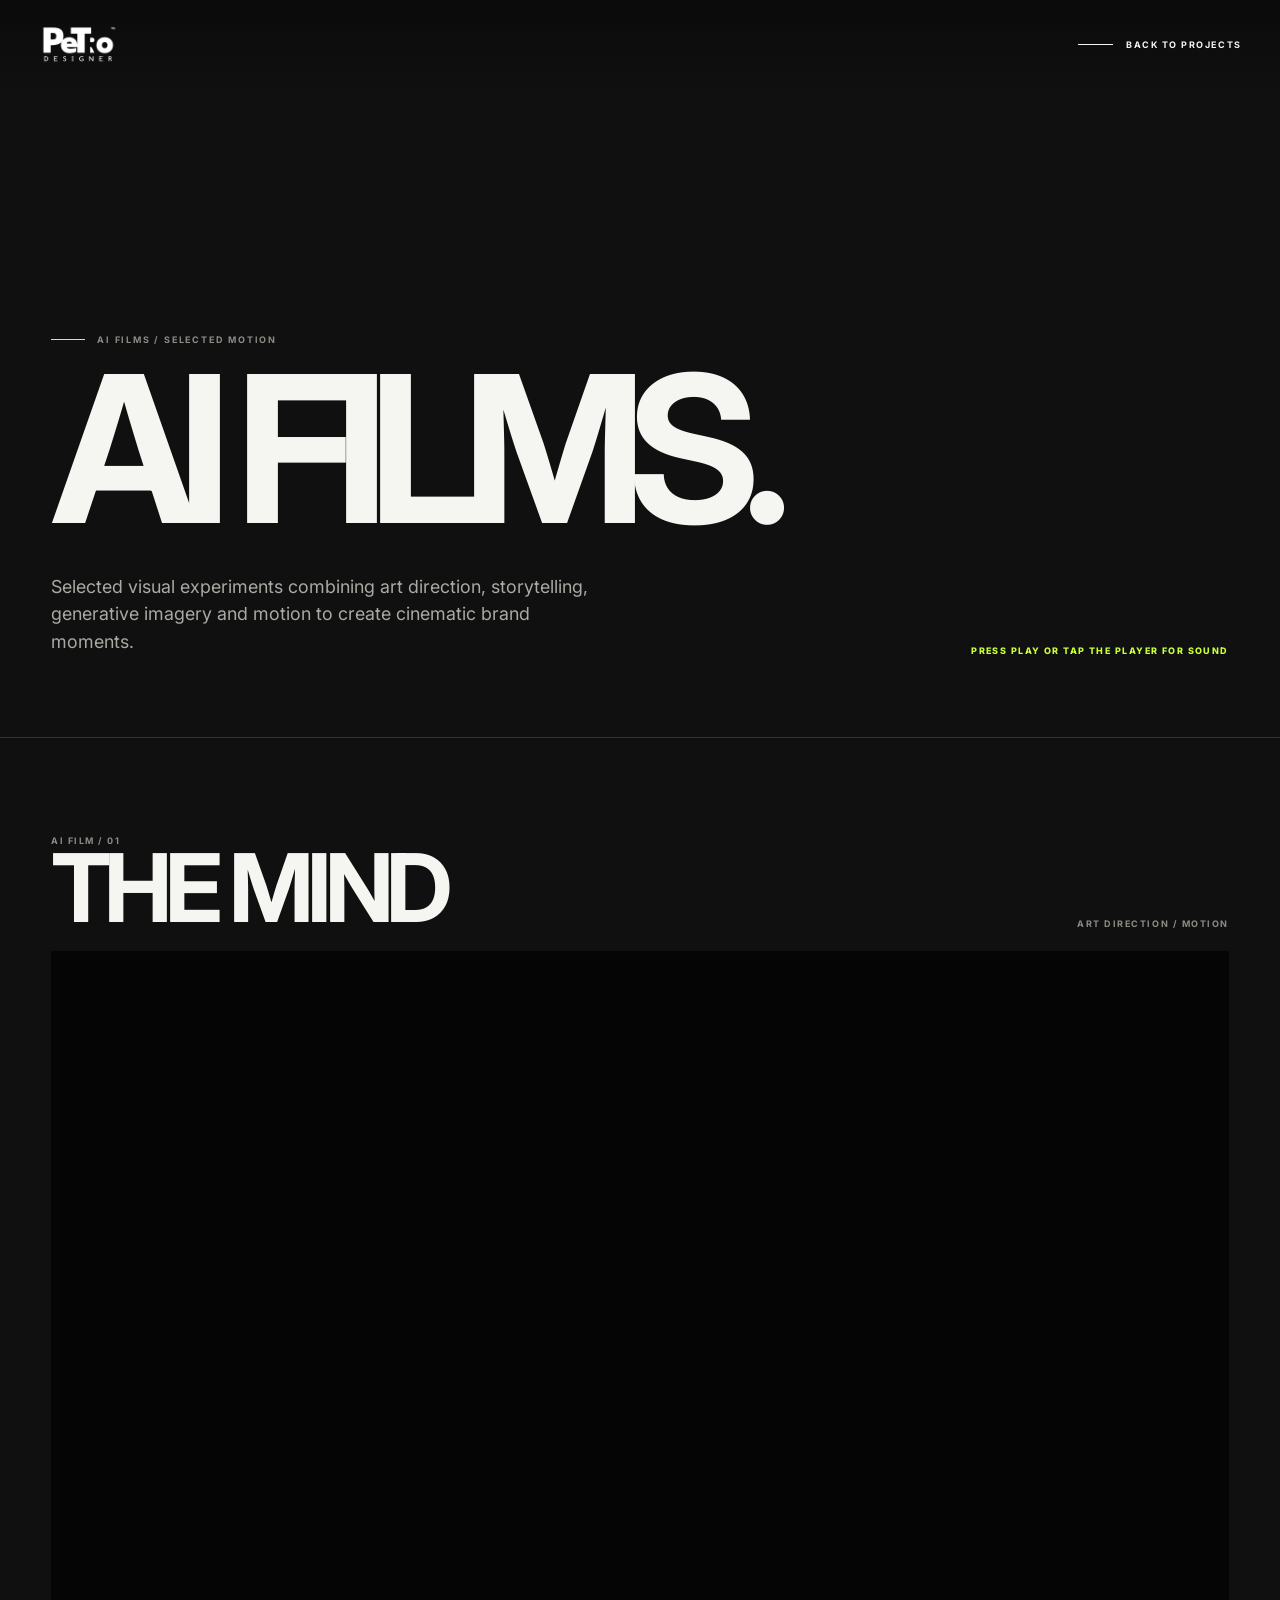
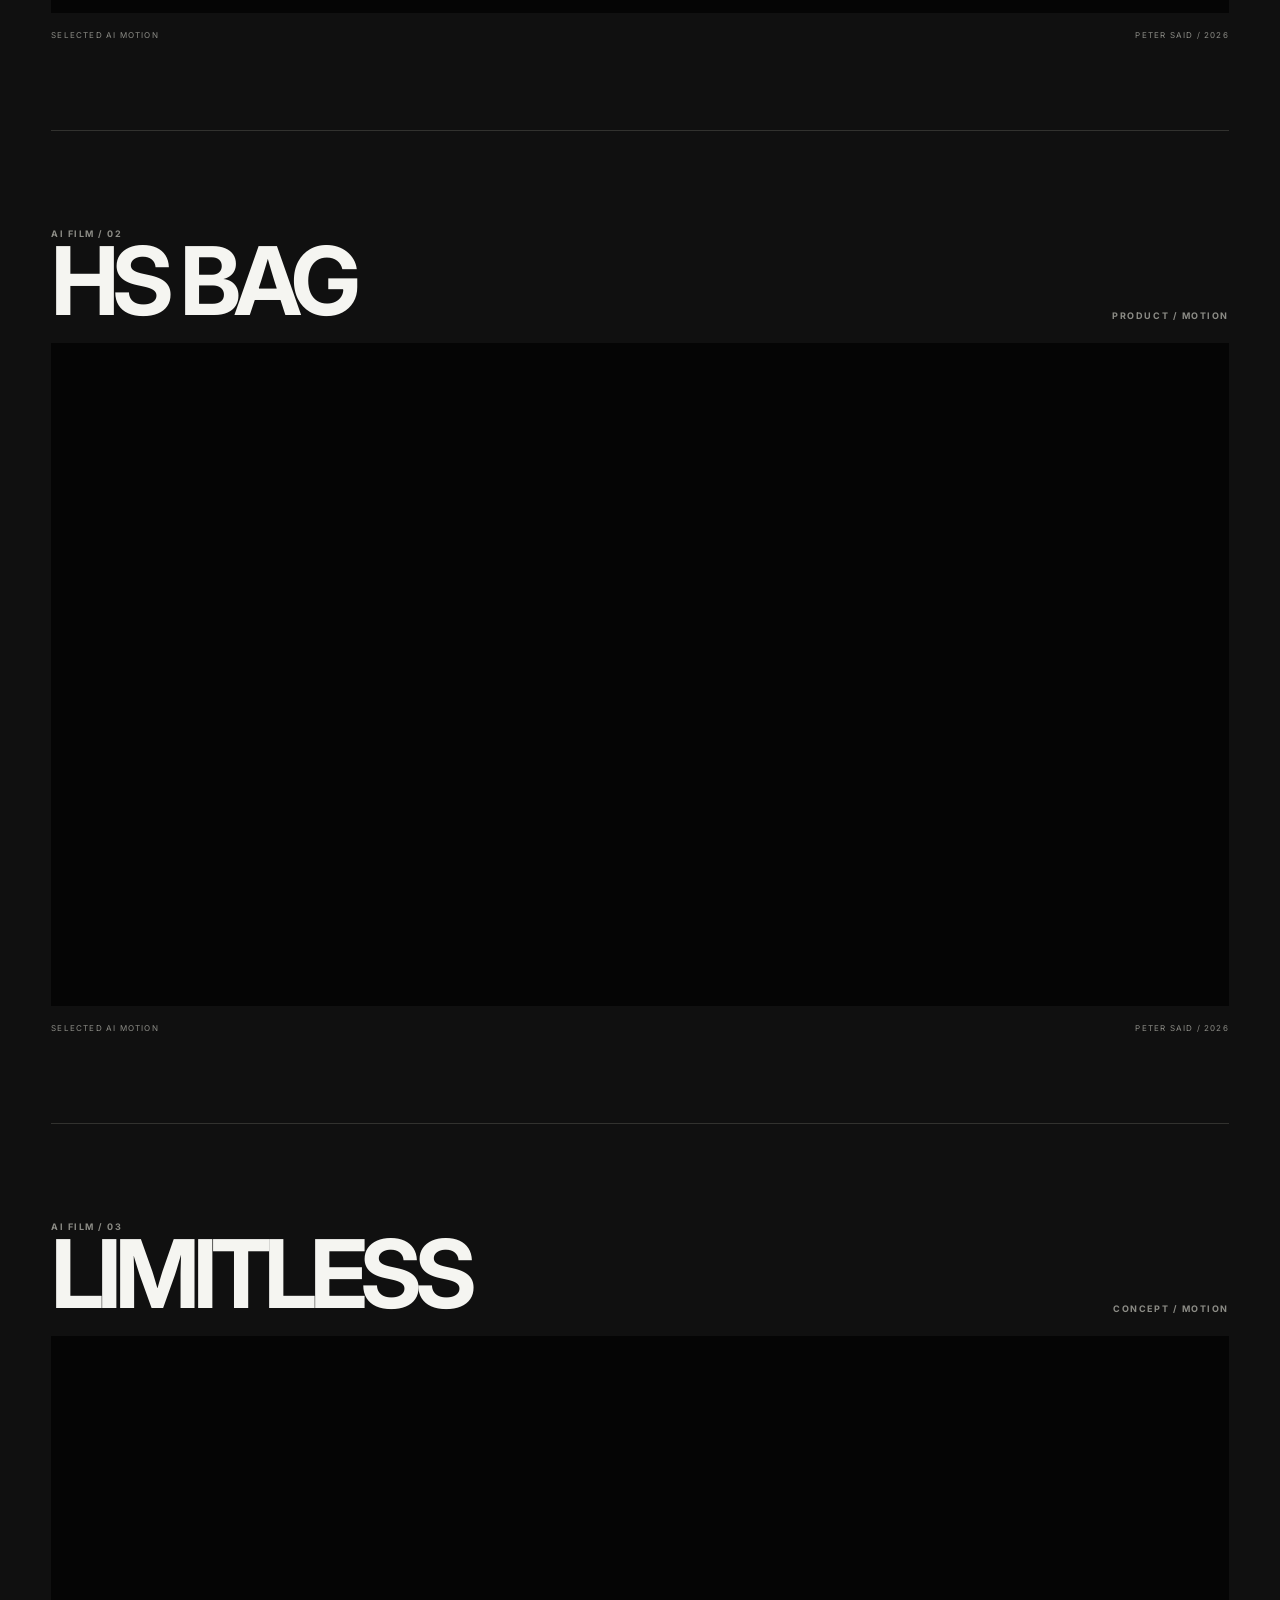
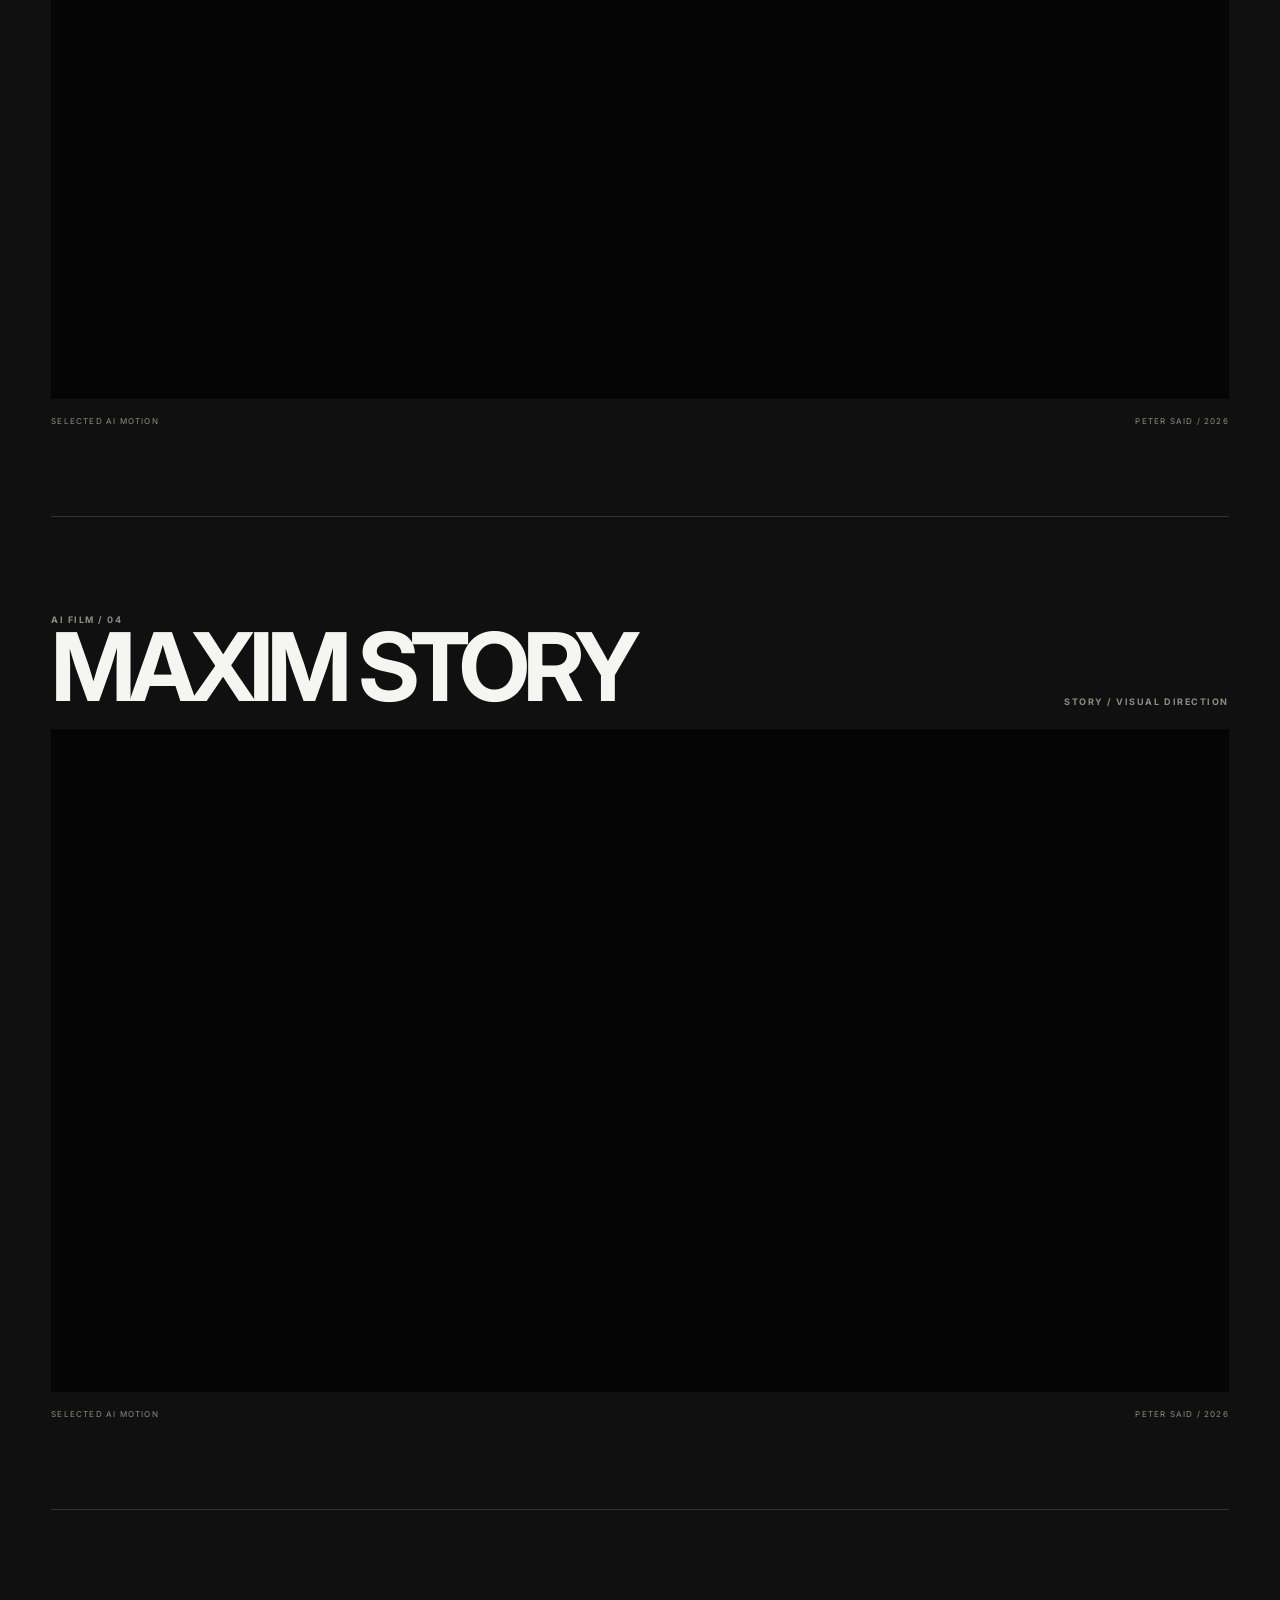
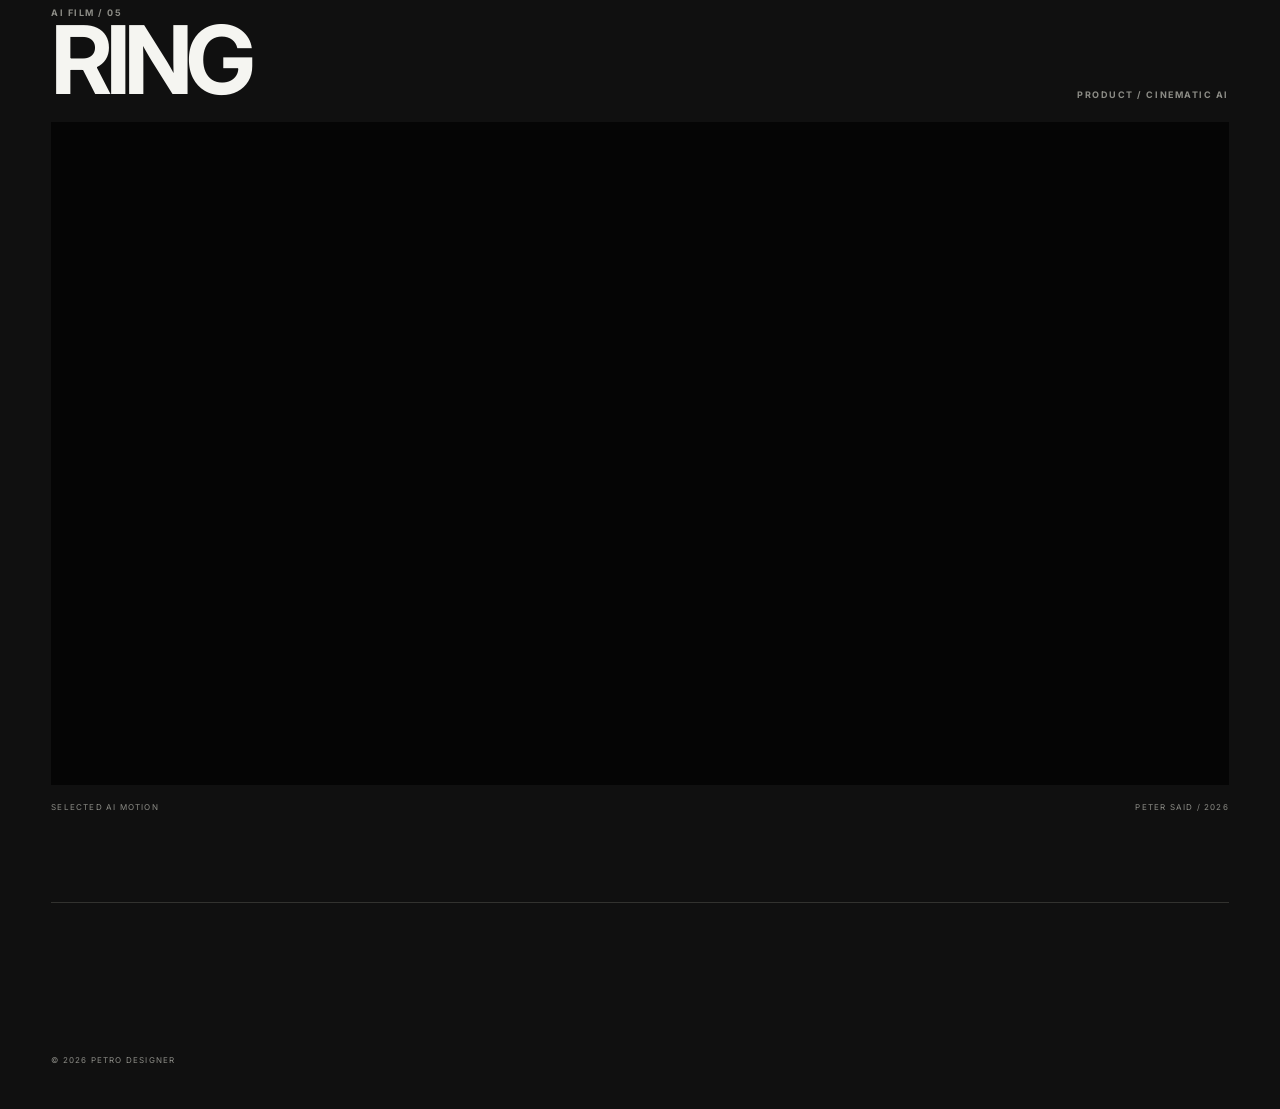
==== ai-videos.html @ b11c9e9f "Update portfolio website" ====
<!doctype html>
<html lang="en">
<head>
  <meta charset="utf-8">
  <meta name="viewport" content="width=device-width,initial-scale=1">
  <meta name="description" content="Selected AI films and motion work by Peter Said, Art Director.">
  <meta name="theme-color" content="#101010">
  <title>AI Films — Peter Said</title>
  <link rel="stylesheet" href="app/content-v3.css">
</head>
<body>
  <div class="contentLoader" aria-label="Loading AI films"><i></i></div>
  <div class="contentWipe" aria-hidden="true"></div>

  <header class="innerHeader">
    <a class="innerLogo" href="index.html" data-page-link aria-label="Peter Said home"><img src="my%20logo.png" alt="PetRo Designer"></a>
    <div class="pageSocials" aria-label="Social media">
      <a href="https://www.behance.net/petersaid200" target="_blank" rel="noopener" aria-label="Behance"><img src="https://cdn.simpleicons.org/behance/ffffff" alt=""></a>
      <a href="https://instagram.com/petrodesigner" target="_blank" rel="noopener" aria-label="Instagram"><img src="https://cdn.simpleicons.org/instagram/ffffff" alt=""></a>
      <a href="https://facebook.com/PeterBsaid" target="_blank" rel="noopener" aria-label="Facebook"><img src="https://cdn.simpleicons.org/facebook/ffffff" alt=""></a>
    </div>
    <a class="backHome" href="index.html" data-page-link>BACK TO PROJECTS</a>
  </header>

  <main>
    <section class="filmsHero">
      <div class="eyebrow">AI FILMS / SELECTED MOTION</div>
      <h1>AI FILMS.</h1>
      <div class="filmsHeroBottom">
        <p>Selected visual experiments combining art direction, storytelling, generative imagery and motion to create cinematic brand moments.</p>
        <span class="soundNote">PRESS PLAY OR TAP THE PLAYER FOR SOUND</span>
      </div>
    </section>

    <section class="filmList" aria-label="Selected AI videos">
      <article class="filmCard">
        <div class="filmMeta"><div><small>AI FILM / 01</small><h2>THE MIND</h2></div><small>ART DIRECTION / MOTION</small></div>
        <div class="videoShell"><iframe src="https://drive.google.com/file/d/1bvTD02BzVUriyo4oRzS6mlqW17pTSVr0/preview?autoplay=1" title="The Mind AI film" allow="autoplay; fullscreen" allowfullscreen loading="eager"></iframe></div>
        <div class="filmCaption"><span>SELECTED AI MOTION</span><span>PETER SAID / 2026</span></div>
      </article>

      <article class="filmCard">
        <div class="filmMeta"><div><small>AI FILM / 02</small><h2>HS BAG</h2></div><small>PRODUCT / MOTION</small></div>
        <div class="videoShell"><iframe src="https://drive.google.com/file/d/1GUHi4lO1XItfJoufCREdOY2iEfGInxbP/preview?autoplay=1" title="HS Bag AI film" allow="autoplay; fullscreen" allowfullscreen loading="lazy"></iframe></div>
        <div class="filmCaption"><span>SELECTED AI MOTION</span><span>PETER SAID / 2026</span></div>
      </article>

      <article class="filmCard">
        <div class="filmMeta"><div><small>AI FILM / 03</small><h2>LIMITLESS</h2></div><small>CONCEPT / MOTION</small></div>
        <div class="videoShell"><iframe src="https://drive.google.com/file/d/1fZkqOdvB8q3kZ25C1SznrEKTAHbChpcT/preview?autoplay=1" title="Limitless AI film" allow="autoplay; fullscreen" allowfullscreen loading="lazy"></iframe></div>
        <div class="filmCaption"><span>SELECTED AI MOTION</span><span>PETER SAID / 2026</span></div>
      </article>

      <article class="filmCard">
        <div class="filmMeta"><div><small>AI FILM / 04</small><h2>MAXIM STORY</h2></div><small>STORY / VISUAL DIRECTION</small></div>
        <div class="videoShell"><iframe src="https://drive.google.com/file/d/1G4_Z1Vrqh-eQ-JkbnmJXYQtFnA7QZC42/preview?autoplay=1" title="Maxim Story AI film" allow="autoplay; fullscreen" allowfullscreen loading="lazy"></iframe></div>
        <div class="filmCaption"><span>SELECTED AI MOTION</span><span>PETER SAID / 2026</span></div>
      </article>

      <article class="filmCard">
        <div class="filmMeta"><div><small>AI FILM / 05</small><h2>RING</h2></div><small>PRODUCT / CINEMATIC AI</small></div>
        <div class="videoShell"><iframe src="https://drive.google.com/file/d/16RBOlSjkid6J4ZZb0IHVNctQvXePf6f4/preview?autoplay=1" title="Ring AI film" allow="autoplay; fullscreen" allowfullscreen loading="lazy"></iframe></div>
        <div class="filmCaption"><span>SELECTED AI MOTION</span><span>PETER SAID / 2026</span></div>
      </article>
    </section>
  </main>

  <footer class="contentFooter">
    <span>© 2026 PETRO DESIGNER</span>
    <div class="pageSocials">
      <a href="https://www.behance.net/petersaid200" target="_blank" rel="noopener" aria-label="Behance"><img src="https://cdn.simpleicons.org/behance/ffffff" alt=""></a>
      <a href="https://instagram.com/petrodesigner" target="_blank" rel="noopener" aria-label="Instagram"><img src="https://cdn.simpleicons.org/instagram/ffffff" alt=""></a>
      <a href="https://facebook.com/PeterBsaid" target="_blank" rel="noopener" aria-label="Facebook"><img src="https://cdn.simpleicons.org/facebook/ffffff" alt=""></a>
    </div>
  </footer>

  <script src="app/content-v3.js"></script>
</body>
</html>
---- app/content-v3.css ----
@import url('https://fonts.googleapis.com/css2?family=Inter:wght@400;500;600;700;800;900&display=swap');

:root{
  --bg:#101010;
  --panel:#171717;
  --text:#f5f5f1;
  --muted:#8c8c86;
  --line:#32322f;
  --acid:#c9ff35;
  --ease:cubic-bezier(.76,0,.24,1);
}

*{box-sizing:border-box}
html{scroll-behavior:smooth}
body{
  margin:0;
  overflow-x:hidden;
  background:var(--bg);
  color:var(--text);
  font-family:Inter,Arial,sans-serif;
}
a{color:inherit;text-decoration:none}
button{font:inherit}
::selection{background:var(--acid);color:#111}

.contentLoader{
  position:fixed;
  inset:0;
  z-index:9999;
  display:grid;
  place-items:center;
  background:#0c0c0c;
  transition:opacity .6s,visibility .6s;
}
.contentLoader:before{
  content:"PETER SAID";
  font-size:clamp(26px,5vw,76px);
  font-weight:900;
  letter-spacing:-.07em;
}
.contentLoader i{
  position:absolute;
  bottom:12%;
  width:min(320px,70vw);
  height:1px;
  overflow:hidden;
  background:#333;
}
.contentLoader i:after{
  content:"";
  display:block;
  width:100%;
  height:100%;
  background:#fff;
  animation:pageLoad 1.1s var(--ease) infinite;
}
@keyframes pageLoad{from{transform:translateX(-105%)}to{transform:translateX(105%)}}
.contentLoader.done{opacity:0;visibility:hidden}

.contentWipe{
  position:fixed;
  inset:0;
  z-index:9000;
  pointer-events:none;
  background:#0c0c0c;
  opacity:0;
  visibility:hidden;
  transition:opacity .55s var(--ease),visibility .55s;
}
.contentWipe.go{opacity:1;visibility:visible}

.innerHeader{
  position:fixed;
  z-index:1000;
  top:0;
  left:0;
  right:0;
  height:88px;
  padding:0 3vw;
  display:flex;
  align-items:center;
  justify-content:space-between;
  background:linear-gradient(180deg,rgba(10,10,10,.86),transparent);
  pointer-events:none;
}
.innerHeader>*{pointer-events:auto}
.innerLogo{
  width:82px;
  height:58px;
  position:relative;
  overflow:hidden;
}
.innerLogo img{
  position:absolute;
  width:140px;
  height:140px;
  max-width:none;
  left:50%;
  top:50%;
  transform:translate(-50%,-50%);
  object-fit:contain;
  filter:invert(1) grayscale(1) brightness(3);
  mix-blend-mode:screen;
}
.backHome{
  display:flex;
  align-items:center;
  gap:13px;
  font-size:9px;
  font-weight:700;
  letter-spacing:.17em;
}
.backHome:before{
  content:"";
  width:35px;
  height:1px;
  background:currentColor;
  transition:width .3s;
}
.backHome:hover:before{width:58px}

.pageSocials{
  display:flex;
  align-items:center;
  gap:16px;
}
.pageSocials a{
  display:grid;
  width:28px;
  height:28px;
  place-items:center;
  opacity:.62;
  transition:opacity .25s,transform .3s var(--ease);
}
.pageSocials a:hover{opacity:1;transform:translateY(-3px)}
.pageSocials img{width:14px;height:14px;object-fit:contain}

.aboutHero{
  min-height:100svh;
  padding:20vh 4vw 8vh;
  display:grid;
  grid-template-columns:minmax(0,1.5fr) minmax(260px,.5fr);
  gap:6vw;
  align-items:end;
  border-bottom:1px solid var(--line);
}
.eyebrow{
  display:flex;
  align-items:center;
  gap:12px;
  margin-bottom:30px;
  color:var(--muted);
  font-size:9px;
  font-weight:700;
  letter-spacing:.2em;
}
.eyebrow:before{content:"";width:34px;height:1px;background:var(--acid)}
.aboutHero h1{
  margin:0;
  max-width:1200px;
  font-size:clamp(64px,10.4vw,190px);
  line-height:.78;
  letter-spacing:-.085em;
}
.aboutHero h1 em{color:var(--acid);font-style:normal}
.heroStatement{
  max-width:620px;
  margin:45px 0 0;
  color:#b7b7b1;
  font-size:clamp(17px,1.3vw,24px);
  line-height:1.55;
}
.aboutPortrait{
  position:relative;
  min-height:520px;
  margin:0;
  overflow:hidden;
  background:#1d1d1d;
}
.aboutPortrait:after{
  content:"ART DIRECTOR / CAIRO";
  position:absolute;
  left:20px;
  bottom:20px;
  padding:8px 10px;
  background:#111;
  color:#fff;
  font-size:8px;
  font-weight:700;
  letter-spacing:.16em;
}
.aboutPortrait img{
  width:100%;
  height:100%;
  min-height:520px;
  display:block;
  object-fit:cover;
  filter:grayscale(1) contrast(1.08);
}

.aboutStats{
  display:grid;
  grid-template-columns:repeat(4,1fr);
  border-bottom:1px solid var(--line);
}
.aboutStats article{
  min-height:210px;
  padding:42px 3vw;
  border-right:1px solid var(--line);
}
.aboutStats article:last-child{border-right:0}
.aboutStats strong{
  display:block;
  font-size:clamp(46px,6vw,104px);
  line-height:1;
  letter-spacing:-.07em;
}
.aboutStats span{
  display:block;
  margin-top:16px;
  color:var(--muted);
  font-size:9px;
  font-weight:700;
  letter-spacing:.18em;
}

.aboutSection{
  padding:11vh 4vw;
  border-bottom:1px solid var(--line);
}
.sectionGrid{
  display:grid;
  grid-template-columns:minmax(180px,.45fr) minmax(0,1.55fr);
  gap:8vw;
}
.sectionLabel{
  color:var(--muted);
  font-size:9px;
  font-weight:700;
  letter-spacing:.2em;
}
.aboutSection h2{
  margin:0;
  max-width:1100px;
  font-size:clamp(42px,6.7vw,120px);
  line-height:.88;
  letter-spacing:-.07em;
}
.aboutSection h2 span{color:var(--acid)}
.serviceList{
  margin-top:70px;
  border-top:1px solid var(--line);
}
.serviceList article{
  display:grid;
  grid-template-columns:80px 1fr auto;
  align-items:center;
  gap:20px;
  padding:27px 0;
  border-bottom:1px solid var(--line);
}
.serviceList b{color:var(--muted);font-size:10px}
.serviceList h3{margin:0;font-size:clamp(22px,2.4vw,42px);letter-spacing:-.04em}
.serviceList small{color:var(--muted);font-size:9px;letter-spacing:.13em}

.experienceList{border-top:1px solid var(--line)}
.experienceList article{
  display:grid;
  grid-template-columns:1fr 1fr auto;
  gap:30px;
  padding:32px 0;
  border-bottom:1px solid var(--line);
}
.experienceList h3{margin:0;font-size:clamp(22px,2.8vw,48px);letter-spacing:-.045em}
.experienceList p{margin:4px 0 0;color:#c6c6bf}
.experienceList span{color:var(--muted);font-size:9px;letter-spacing:.15em}
.toolCloud{display:flex;flex-wrap:wrap;gap:10px}
.toolCloud span{
  padding:13px 18px;
  border:1px solid var(--line);
  border-radius:999px;
  color:#d7d7d2;
  font-size:10px;
  letter-spacing:.11em;
}

.contactBlock{
  min-height:72vh;
  padding:12vh 4vw 6vh;
  display:flex;
  flex-direction:column;
  justify-content:space-between;
  background:var(--acid);
  color:#111;
}
.contactBlock small{font-size:9px;font-weight:800;letter-spacing:.2em}
.contactBlock h2{
  margin:40px 0;
  max-width:1300px;
  font-size:clamp(64px,11vw,205px);
  line-height:.76;
  letter-spacing:-.09em;
}
.contactActions{display:flex;flex-wrap:wrap;gap:12px}
.contactActions a{
  padding:15px 21px;
  border:1px solid #111;
  border-radius:999px;
  font-size:10px;
  font-weight:800;
  letter-spacing:.13em;
  transition:background .25s,color .25s;
}
.contactActions a:hover{background:#111;color:#fff}

.filmsHero{
  min-height:82svh;
  padding:21vh 4vw 9vh;
  display:flex;
  flex-direction:column;
  justify-content:flex-end;
  border-bottom:1px solid var(--line);
}
.filmsHero h1{
  margin:0;
  font-size:clamp(82px,16vw,300px);
  line-height:.72;
  letter-spacing:-.095em;
}
.filmsHeroBottom{
  margin-top:50px;
  display:flex;
  align-items:flex-end;
  justify-content:space-between;
  gap:30px;
}
.filmsHero p{
  max-width:560px;
  margin:0;
  color:#aaa9a3;
  font-size:clamp(16px,1.4vw,23px);
  line-height:1.55;
}
.soundNote{
  color:var(--acid);
  font-size:9px;
  font-weight:800;
  letter-spacing:.16em;
}

.filmList{padding:0 4vw 12vh}
.filmCard{
  padding:10vh 0;
  border-bottom:1px solid var(--line);
  opacity:0;
  transform:translateY(70px);
  transition:opacity .7s,transform 1s var(--ease);
}
.filmCard.in{opacity:1;transform:none}
.filmMeta{
  margin-bottom:22px;
  display:flex;
  align-items:end;
  justify-content:space-between;
  gap:24px;
}
.filmMeta small{color:var(--muted);font-size:9px;font-weight:700;letter-spacing:.17em}
.filmMeta h2{
  margin:0;
  font-size:clamp(42px,7.4vw,136px);
  line-height:.85;
  letter-spacing:-.075em;
}
.videoShell{
  position:relative;
  width:100%;
  aspect-ratio:16/9;
  overflow:hidden;
  background:#050505;
}
.videoShell iframe{
  position:absolute;
  inset:0;
  width:100%;
  height:100%;
  border:0;
}
.filmCaption{
  margin-top:17px;
  display:flex;
  justify-content:space-between;
  color:var(--muted);
  font-size:8px;
  letter-spacing:.15em;
}

.contentFooter{
  padding:35px 4vw;
  display:flex;
  align-items:center;
  justify-content:space-between;
  color:var(--muted);
  font-size:8px;
  letter-spacing:.15em;
}

@media(max-width:900px){
  .aboutHero{grid-template-columns:1fr;padding-top:18vh}
  .aboutPortrait{min-height:65vh}
  .aboutPortrait img{min-height:65vh}
  .aboutStats{grid-template-columns:repeat(2,1fr)}
  .aboutStats article:nth-child(2){border-right:0}
  .aboutStats article:nth-child(-n+2){border-bottom:1px solid var(--line)}
  .sectionGrid{grid-template-columns:1fr;gap:45px}
  .filmsHeroBottom{align-items:flex-start;flex-direction:column}
}

@media(max-width:620px){
  .innerHeader{height:75px;padding:0 5vw}
  .innerLogo{width:66px}
  .innerLogo img{width:120px;height:120px}
  .pageSocials{display:none}
  .aboutHero,.aboutSection,.filmsHero,.filmList{padding-left:5vw;padding-right:5vw}
  .aboutHero h1{font-size:19vw}
  .aboutPortrait,.aboutPortrait img{min-height:54vh}
  .aboutStats article{min-height:150px;padding:32px 5vw}
  .serviceList article{grid-template-columns:45px 1fr}
  .serviceList small{display:none}
  .experienceList article{grid-template-columns:1fr}
  .experienceList span{order:-1}
  .contactBlock{padding-left:5vw;padding-right:5vw}
  .contactBlock h2{font-size:19vw}
  .filmsHero h1{font-size:22vw}
  .filmCard{padding:7vh 0}
  .filmMeta{align-items:flex-start;flex-direction:column}
  .filmMeta h2{font-size:15vw}
  .filmCaption span:last-child{display:none}
  .contentFooter{padding:30px 5vw}
}

@media(prefers-reduced-motion:reduce){
  html{scroll-behavior:auto}
  .contentLoader i:after{animation:none}
  .filmCard{opacity:1;transform:none;transition:none}
}
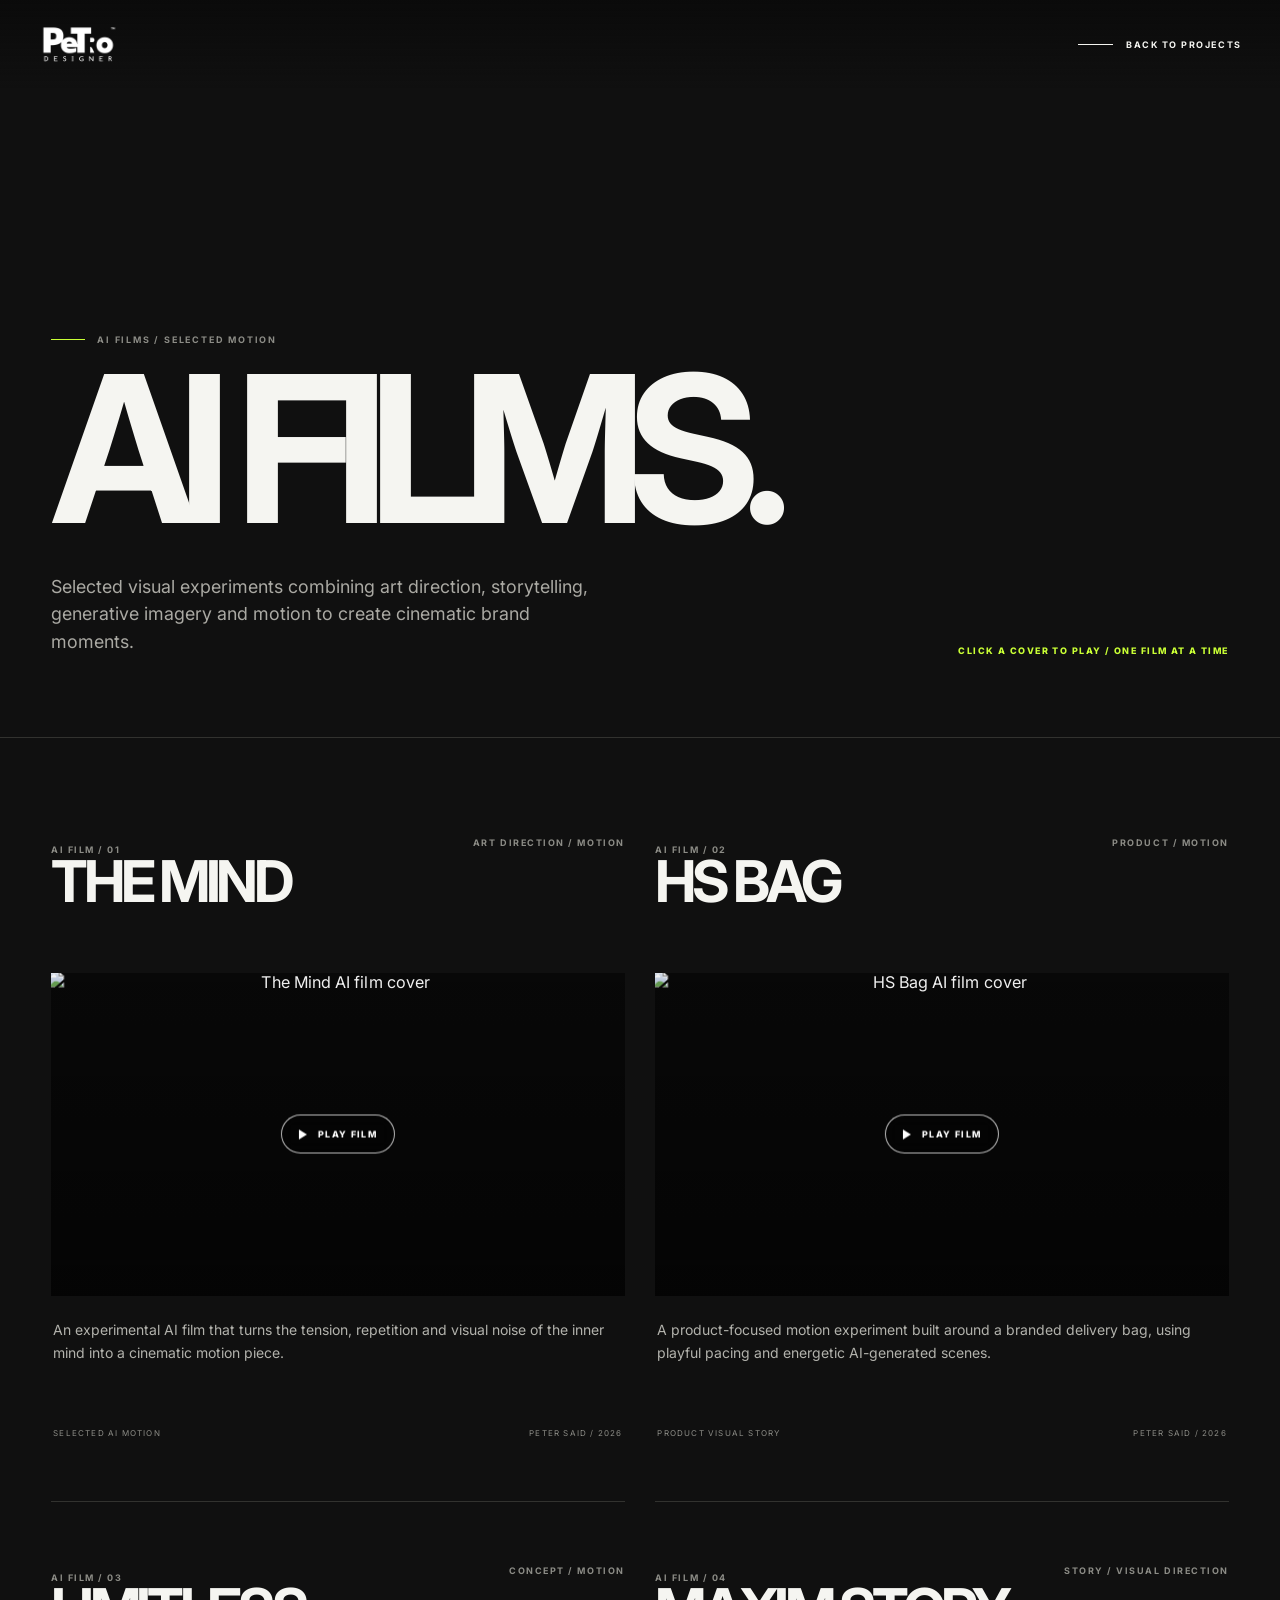
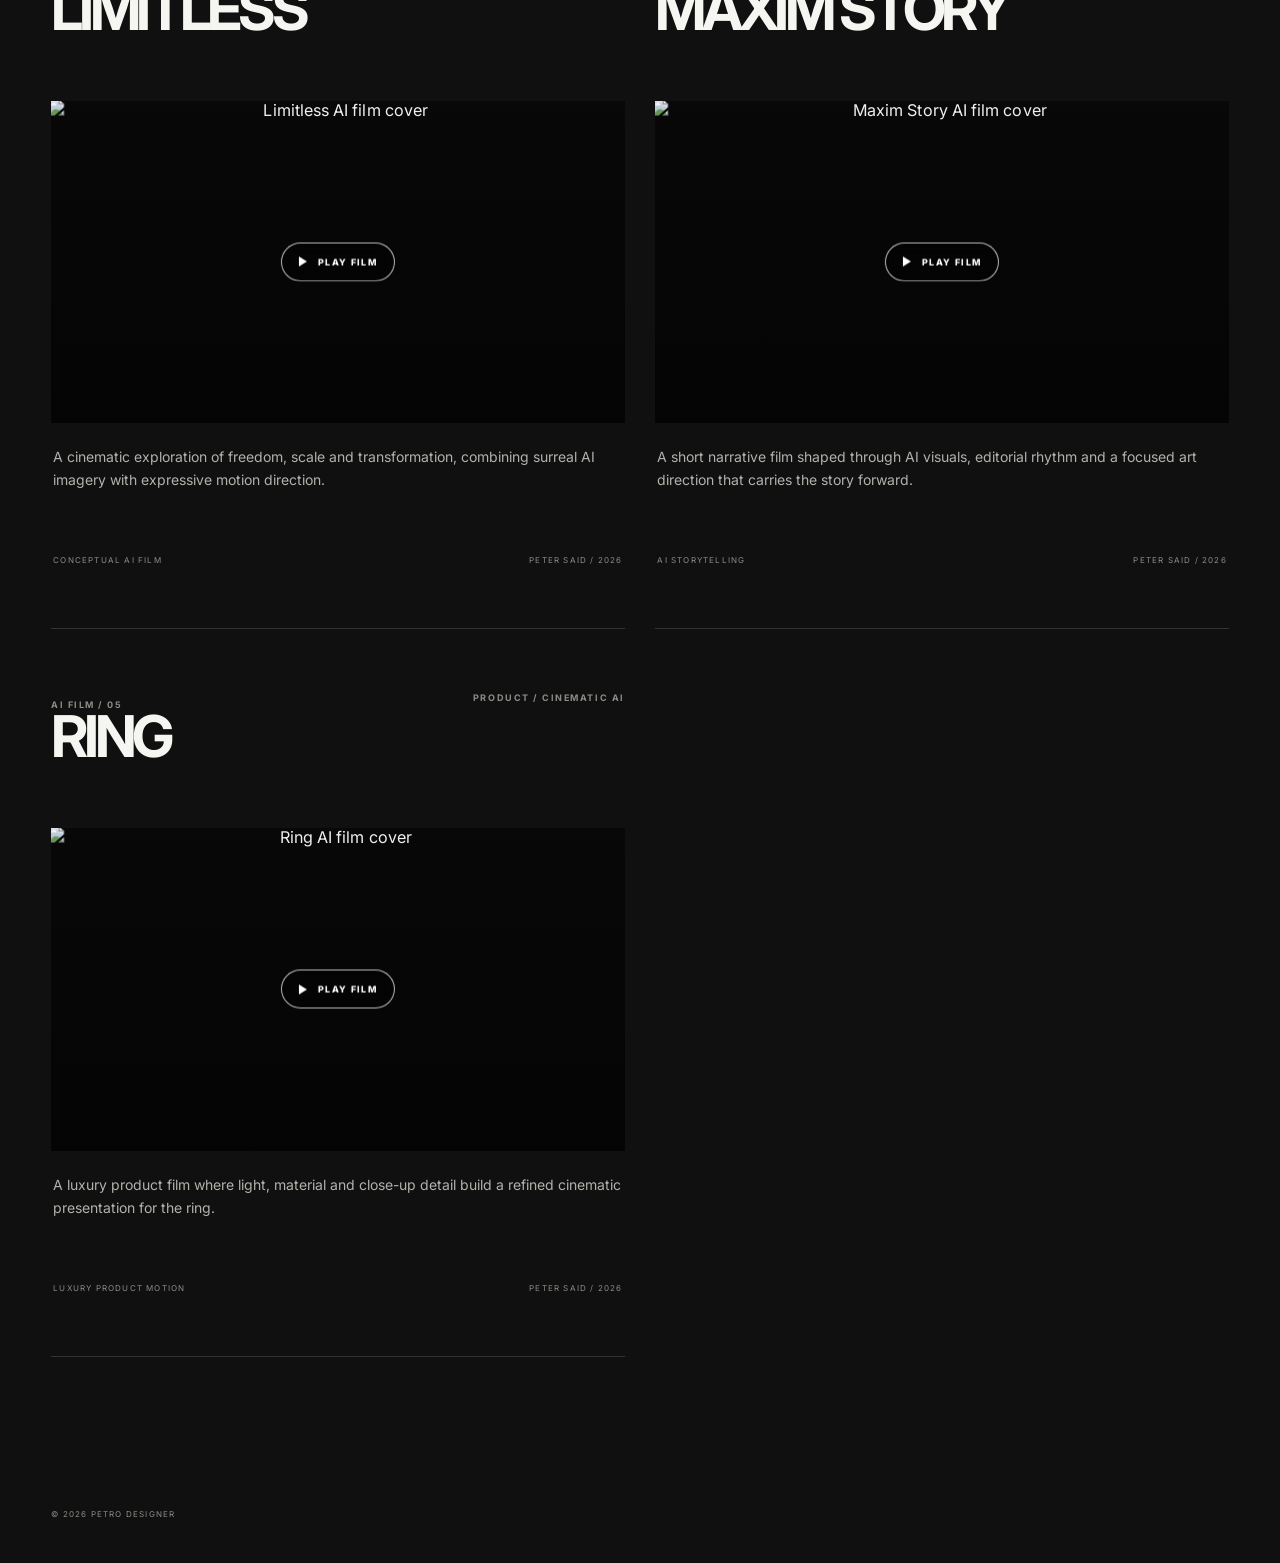
==== commit 34de7b16: "Update portfolio website" ====
--- a/ai-videos.html
+++ b/ai-videos.html
@@ -28,39 +28,39 @@
       <h1>AI FILMS.</h1>
       <div class="filmsHeroBottom">
         <p>Selected visual experiments combining art direction, storytelling, generative imagery and motion to create cinematic brand moments.</p>
-        <span class="soundNote">PRESS PLAY OR TAP THE PLAYER FOR SOUND</span>
+        <span class="soundNote">CLICK A COVER TO PLAY / ONE FILM AT A TIME</span>
       </div>
     </section>
 
     <section class="filmList" aria-label="Selected AI videos">
       <article class="filmCard">
         <div class="filmMeta"><div><small>AI FILM / 01</small><h2>THE MIND</h2></div><small>ART DIRECTION / MOTION</small></div>
-        <div class="videoShell"><iframe src="https://drive.google.com/file/d/1bvTD02BzVUriyo4oRzS6mlqW17pTSVr0/preview?autoplay=1" title="The Mind AI film" allow="autoplay; fullscreen" allowfullscreen loading="eager"></iframe></div>
-        <div class="filmCaption"><span>SELECTED AI MOTION</span><span>PETER SAID / 2026</span></div>
+        <div class="videoShell" data-drive-id="1bvTD02BzVUriyo4oRzS6mlqW17pTSVr0" data-title="The Mind AI film"><button class="videoCover" type="button" aria-label="Play The Mind AI film"><img src="https://drive.google.com/thumbnail?id=1bvTD02BzVUriyo4oRzS6mlqW17pTSVr0&sz=w1600" alt="The Mind AI film cover"><span class="playMark"><i></i>PLAY FILM</span></button></div>
+        <div class="filmDescription"><p>An experimental AI film that turns the tension, repetition and visual noise of the inner mind into a cinematic motion piece.</p><div class="filmCaption"><span>SELECTED AI MOTION</span><span>PETER SAID / 2026</span></div></div>
       </article>
 
       <article class="filmCard">
         <div class="filmMeta"><div><small>AI FILM / 02</small><h2>HS BAG</h2></div><small>PRODUCT / MOTION</small></div>
-        <div class="videoShell"><iframe src="https://drive.google.com/file/d/1GUHi4lO1XItfJoufCREdOY2iEfGInxbP/preview?autoplay=1" title="HS Bag AI film" allow="autoplay; fullscreen" allowfullscreen loading="lazy"></iframe></div>
-        <div class="filmCaption"><span>SELECTED AI MOTION</span><span>PETER SAID / 2026</span></div>
+        <div class="videoShell" data-drive-id="1GUHi4lO1XItfJoufCREdOY2iEfGInxbP" data-title="HS Bag AI film"><button class="videoCover" type="button" aria-label="Play HS Bag AI film"><img src="https://drive.google.com/thumbnail?id=1GUHi4lO1XItfJoufCREdOY2iEfGInxbP&sz=w1600" alt="HS Bag AI film cover"><span class="playMark"><i></i>PLAY FILM</span></button></div>
+        <div class="filmDescription"><p>A product-focused motion experiment built around a branded delivery bag, using playful pacing and energetic AI-generated scenes.</p><div class="filmCaption"><span>PRODUCT VISUAL STORY</span><span>PETER SAID / 2026</span></div></div>
       </article>
 
       <article class="filmCard">
         <div class="filmMeta"><div><small>AI FILM / 03</small><h2>LIMITLESS</h2></div><small>CONCEPT / MOTION</small></div>
-        <div class="videoShell"><iframe src="https://drive.google.com/file/d/1fZkqOdvB8q3kZ25C1SznrEKTAHbChpcT/preview?autoplay=1" title="Limitless AI film" allow="autoplay; fullscreen" allowfullscreen loading="lazy"></iframe></div>
-        <div class="filmCaption"><span>SELECTED AI MOTION</span><span>PETER SAID / 2026</span></div>
+        <div class="videoShell" data-drive-id="1fZkqOdvB8q3kZ25C1SznrEKTAHbChpcT" data-title="Limitless AI film"><button class="videoCover" type="button" aria-label="Play Limitless AI film"><img src="https://drive.google.com/thumbnail?id=1fZkqOdvB8q3kZ25C1SznrEKTAHbChpcT&sz=w1600" alt="Limitless AI film cover"><span class="playMark"><i></i>PLAY FILM</span></button></div>
+        <div class="filmDescription"><p>A cinematic exploration of freedom, scale and transformation, combining surreal AI imagery with expressive motion direction.</p><div class="filmCaption"><span>CONCEPTUAL AI FILM</span><span>PETER SAID / 2026</span></div></div>
       </article>
 
       <article class="filmCard">
         <div class="filmMeta"><div><small>AI FILM / 04</small><h2>MAXIM STORY</h2></div><small>STORY / VISUAL DIRECTION</small></div>
-        <div class="videoShell"><iframe src="https://drive.google.com/file/d/1G4_Z1Vrqh-eQ-JkbnmJXYQtFnA7QZC42/preview?autoplay=1" title="Maxim Story AI film" allow="autoplay; fullscreen" allowfullscreen loading="lazy"></iframe></div>
-        <div class="filmCaption"><span>SELECTED AI MOTION</span><span>PETER SAID / 2026</span></div>
+        <div class="videoShell" data-drive-id="1G4_Z1Vrqh-eQ-JkbnmJXYQtFnA7QZC42" data-title="Maxim Story AI film"><button class="videoCover" type="button" aria-label="Play Maxim Story AI film"><img src="https://drive.google.com/thumbnail?id=1G4_Z1Vrqh-eQ-JkbnmJXYQtFnA7QZC42&sz=w1600" alt="Maxim Story AI film cover"><span class="playMark"><i></i>PLAY FILM</span></button></div>
+        <div class="filmDescription"><p>A short narrative film shaped through AI visuals, editorial rhythm and a focused art direction that carries the story forward.</p><div class="filmCaption"><span>AI STORYTELLING</span><span>PETER SAID / 2026</span></div></div>
       </article>
 
       <article class="filmCard">
         <div class="filmMeta"><div><small>AI FILM / 05</small><h2>RING</h2></div><small>PRODUCT / CINEMATIC AI</small></div>
-        <div class="videoShell"><iframe src="https://drive.google.com/file/d/16RBOlSjkid6J4ZZb0IHVNctQvXePf6f4/preview?autoplay=1" title="Ring AI film" allow="autoplay; fullscreen" allowfullscreen loading="lazy"></iframe></div>
-        <div class="filmCaption"><span>SELECTED AI MOTION</span><span>PETER SAID / 2026</span></div>
+        <div class="videoShell" data-drive-id="16RBOlSjkid6J4ZZb0IHVNctQvXePf6f4" data-title="Ring AI film"><button class="videoCover" type="button" aria-label="Play Ring AI film"><img src="https://drive.google.com/thumbnail?id=16RBOlSjkid6J4ZZb0IHVNctQvXePf6f4&sz=w1600" alt="Ring AI film cover"><span class="playMark"><i></i>PLAY FILM</span></button></div>
+        <div class="filmDescription"><p>A luxury product film where light, material and close-up detail build a refined cinematic presentation for the ring.</p><div class="filmCaption"><span>LUXURY PRODUCT MOTION</span><span>PETER SAID / 2026</span></div></div>
       </article>
     </section>
   </main>
--- a/app/content-v3.css
+++ b/app/content-v3.css
@@ -348,9 +348,15 @@
   letter-spacing:.16em;
 }
 
-.filmList{padding:0 4vw 12vh}
+.filmList{
+  padding:4vh 4vw 12vh;
+  display:grid;
+  grid-template-columns:repeat(2,minmax(0,1fr));
+  column-gap:2.4vw;
+}
 .filmCard{
-  padding:10vh 0;
+  min-width:0;
+  padding:7vh 0;
   border-bottom:1px solid var(--line);
   opacity:0;
   transform:translateY(70px);
@@ -358,16 +364,17 @@
 }
 .filmCard.in{opacity:1;transform:none}
 .filmMeta{
-  margin-bottom:22px;
-  display:flex;
-  align-items:end;
+  min-height:116px;
+  margin-bottom:20px;
+  display:flex;
+  align-items:flex-start;
   justify-content:space-between;
   gap:24px;
 }
 .filmMeta small{color:var(--muted);font-size:9px;font-weight:700;letter-spacing:.17em}
 .filmMeta h2{
   margin:0;
-  font-size:clamp(42px,7.4vw,136px);
+  font-size:clamp(38px,4.5vw,82px);
   line-height:.85;
   letter-spacing:-.075em;
 }
@@ -378,6 +385,63 @@
   overflow:hidden;
   background:#050505;
 }
+.videoCover{
+  position:absolute;
+  inset:0;
+  width:100%;
+  height:100%;
+  padding:0;
+  overflow:hidden;
+  border:0;
+  background:#080808;
+  color:#fff;
+  cursor:pointer;
+}
+.videoCover:after{
+  content:"";
+  position:absolute;
+  inset:0;
+  background:linear-gradient(180deg,rgba(0,0,0,.05),rgba(0,0,0,.48));
+  transition:background .4s;
+}
+.videoCover img{
+  width:100%;
+  height:100%;
+  display:block;
+  object-fit:cover;
+  filter:grayscale(.2) saturate(.85);
+  transform:scale(1.01);
+  transition:transform .9s var(--ease),filter .5s;
+}
+.videoCover:hover img{transform:scale(1.055);filter:grayscale(0) saturate(1)}
+.videoCover:hover:after{background:linear-gradient(180deg,transparent,rgba(0,0,0,.32))}
+.playMark{
+  position:absolute;
+  z-index:2;
+  left:50%;
+  top:50%;
+  display:flex;
+  align-items:center;
+  gap:11px;
+  padding:13px 17px;
+  border:1px solid rgba(255,255,255,.72);
+  border-radius:999px;
+  background:rgba(0,0,0,.28);
+  font-size:9px;
+  font-weight:800;
+  letter-spacing:.15em;
+  transform:translate(-50%,-50%);
+  backdrop-filter:blur(8px);
+  transition:background .3s,color .3s,transform .4s var(--ease);
+}
+.playMark i{
+  width:0;
+  height:0;
+  border-top:5px solid transparent;
+  border-bottom:5px solid transparent;
+  border-left:8px solid currentColor;
+}
+.videoCover:hover .playMark{background:#fff;color:#111;transform:translate(-50%,-50%) scale(1.06)}
 .videoShell iframe{
   position:absolute;
   inset:0;
@@ -385,8 +449,23 @@
   height:100%;
   border:0;
 }
+.videoShell.isPlaying .videoCover{opacity:0;visibility:hidden;transition:opacity .3s,visibility .3s}
+.filmDescription{
+  min-height:142px;
+  padding:22px 2px 0;
+  display:flex;
+  flex-direction:column;
+  justify-content:space-between;
+}
+.filmDescription p{
+  max-width:620px;
+  margin:0;
+  color:#b2b2ac;
+  font-size:14px;
+  line-height:1.65;
+}
 .filmCaption{
-  margin-top:17px;
+  margin-top:25px;
   display:flex;
   justify-content:space-between;
   color:var(--muted);
@@ -413,6 +492,8 @@
   .aboutStats article:nth-child(-n+2){border-bottom:1px solid var(--line)}
   .sectionGrid{grid-template-columns:1fr;gap:45px}
   .filmsHeroBottom{align-items:flex-start;flex-direction:column}
+  .filmList{grid-template-columns:1fr;column-gap:0}
+  .filmMeta{min-height:auto}
 }
 
 @media(max-width:620px){
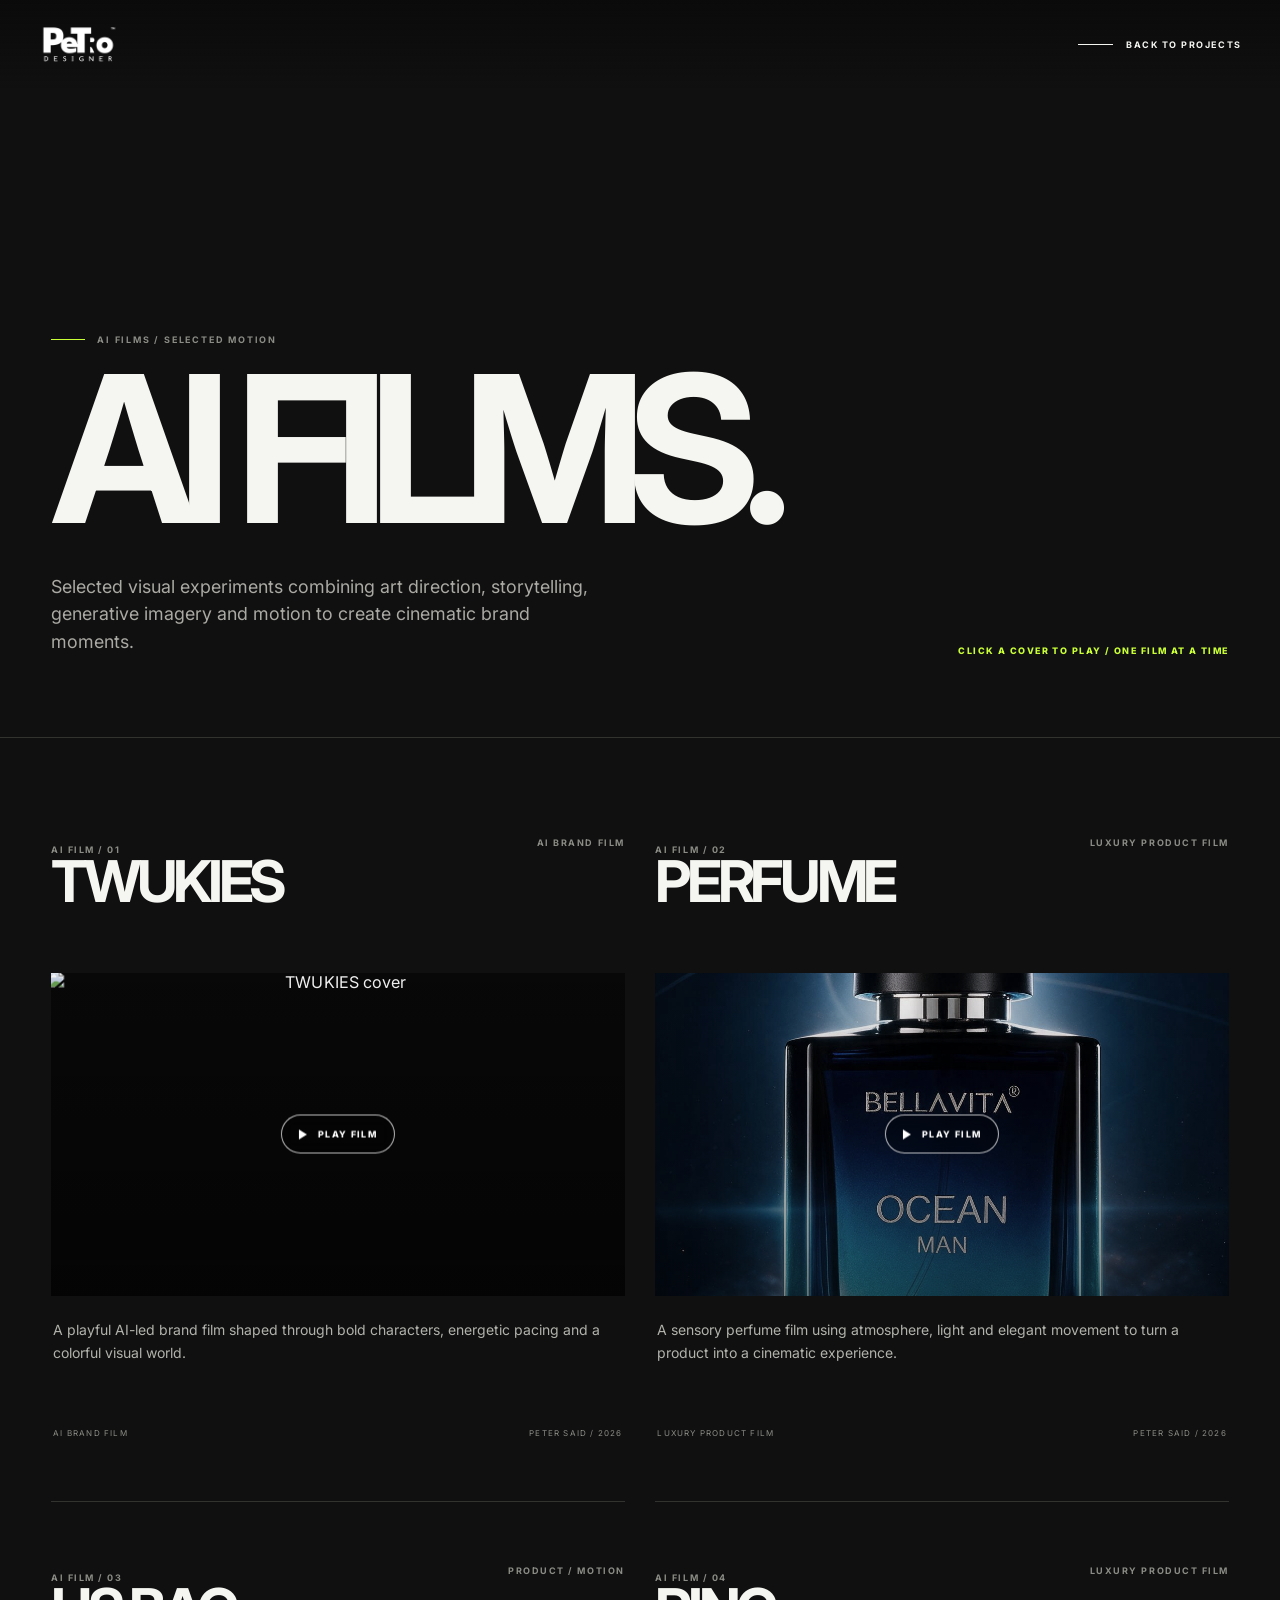
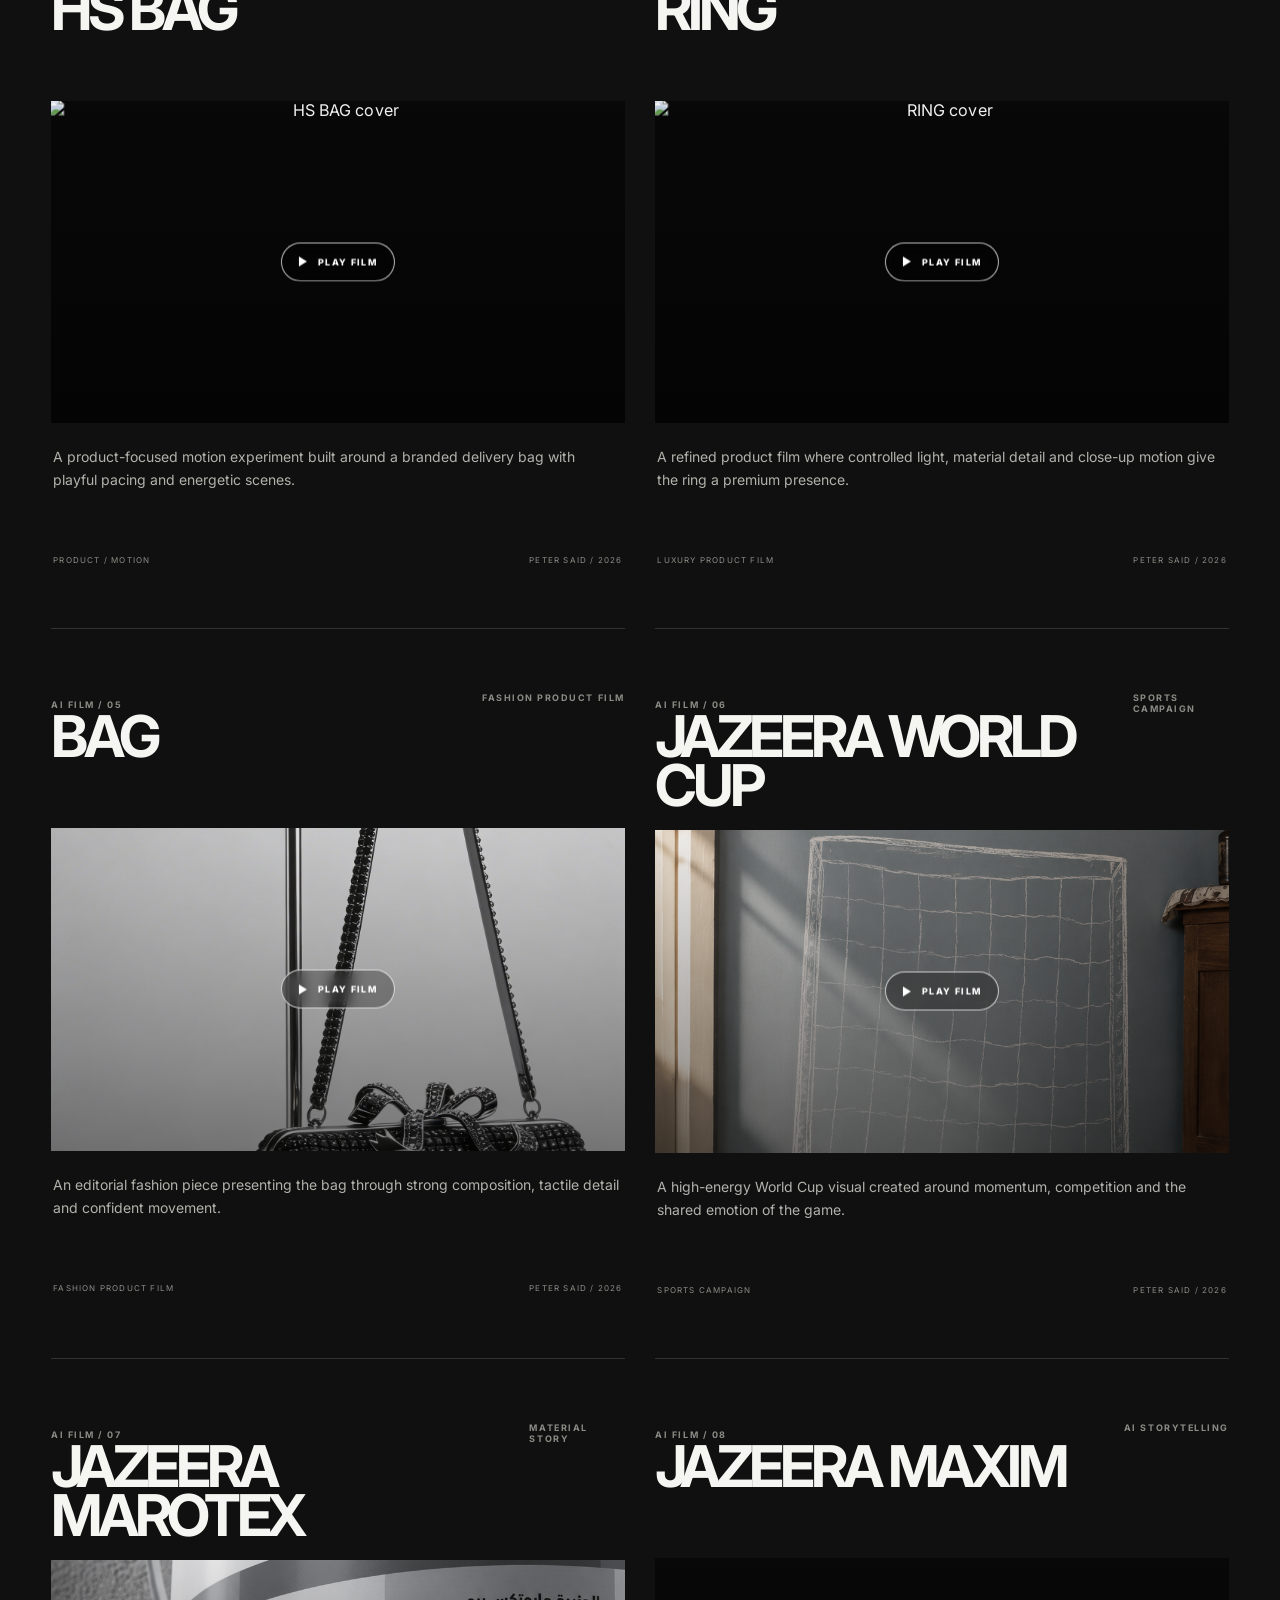
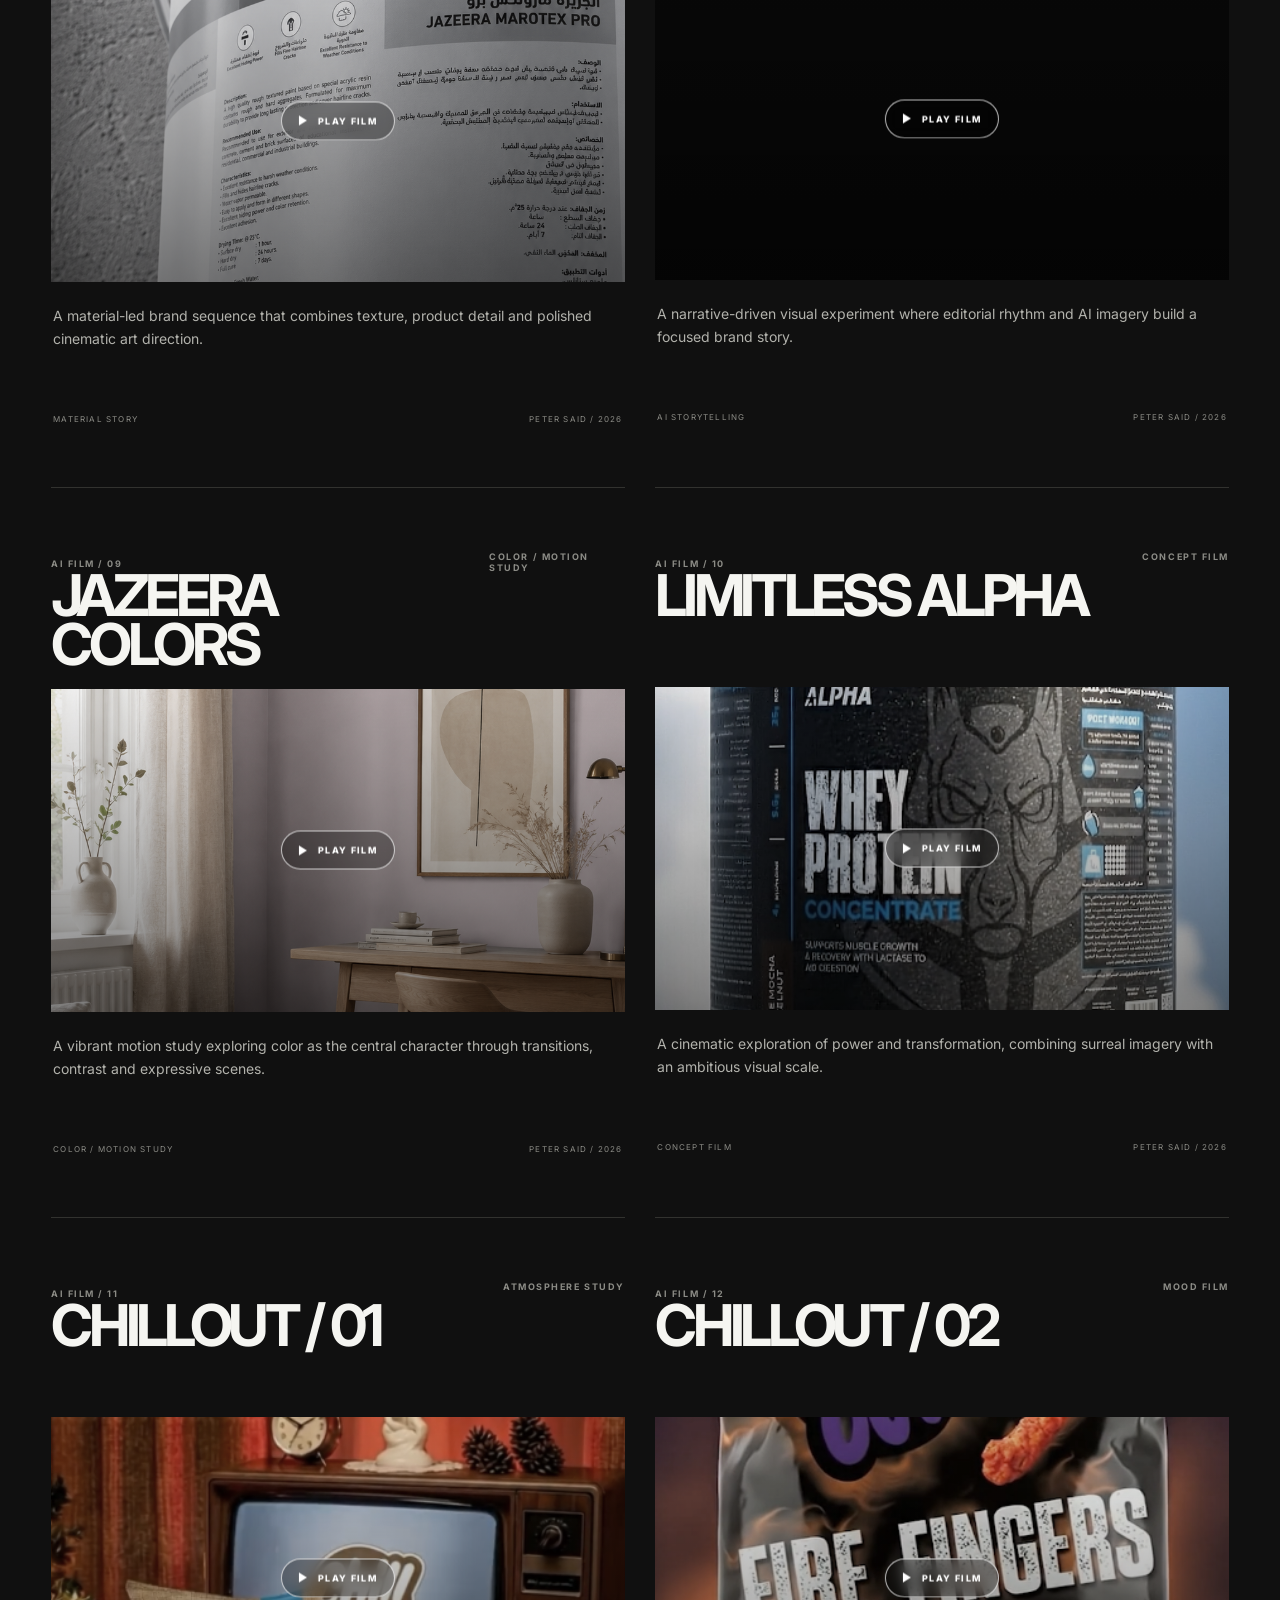
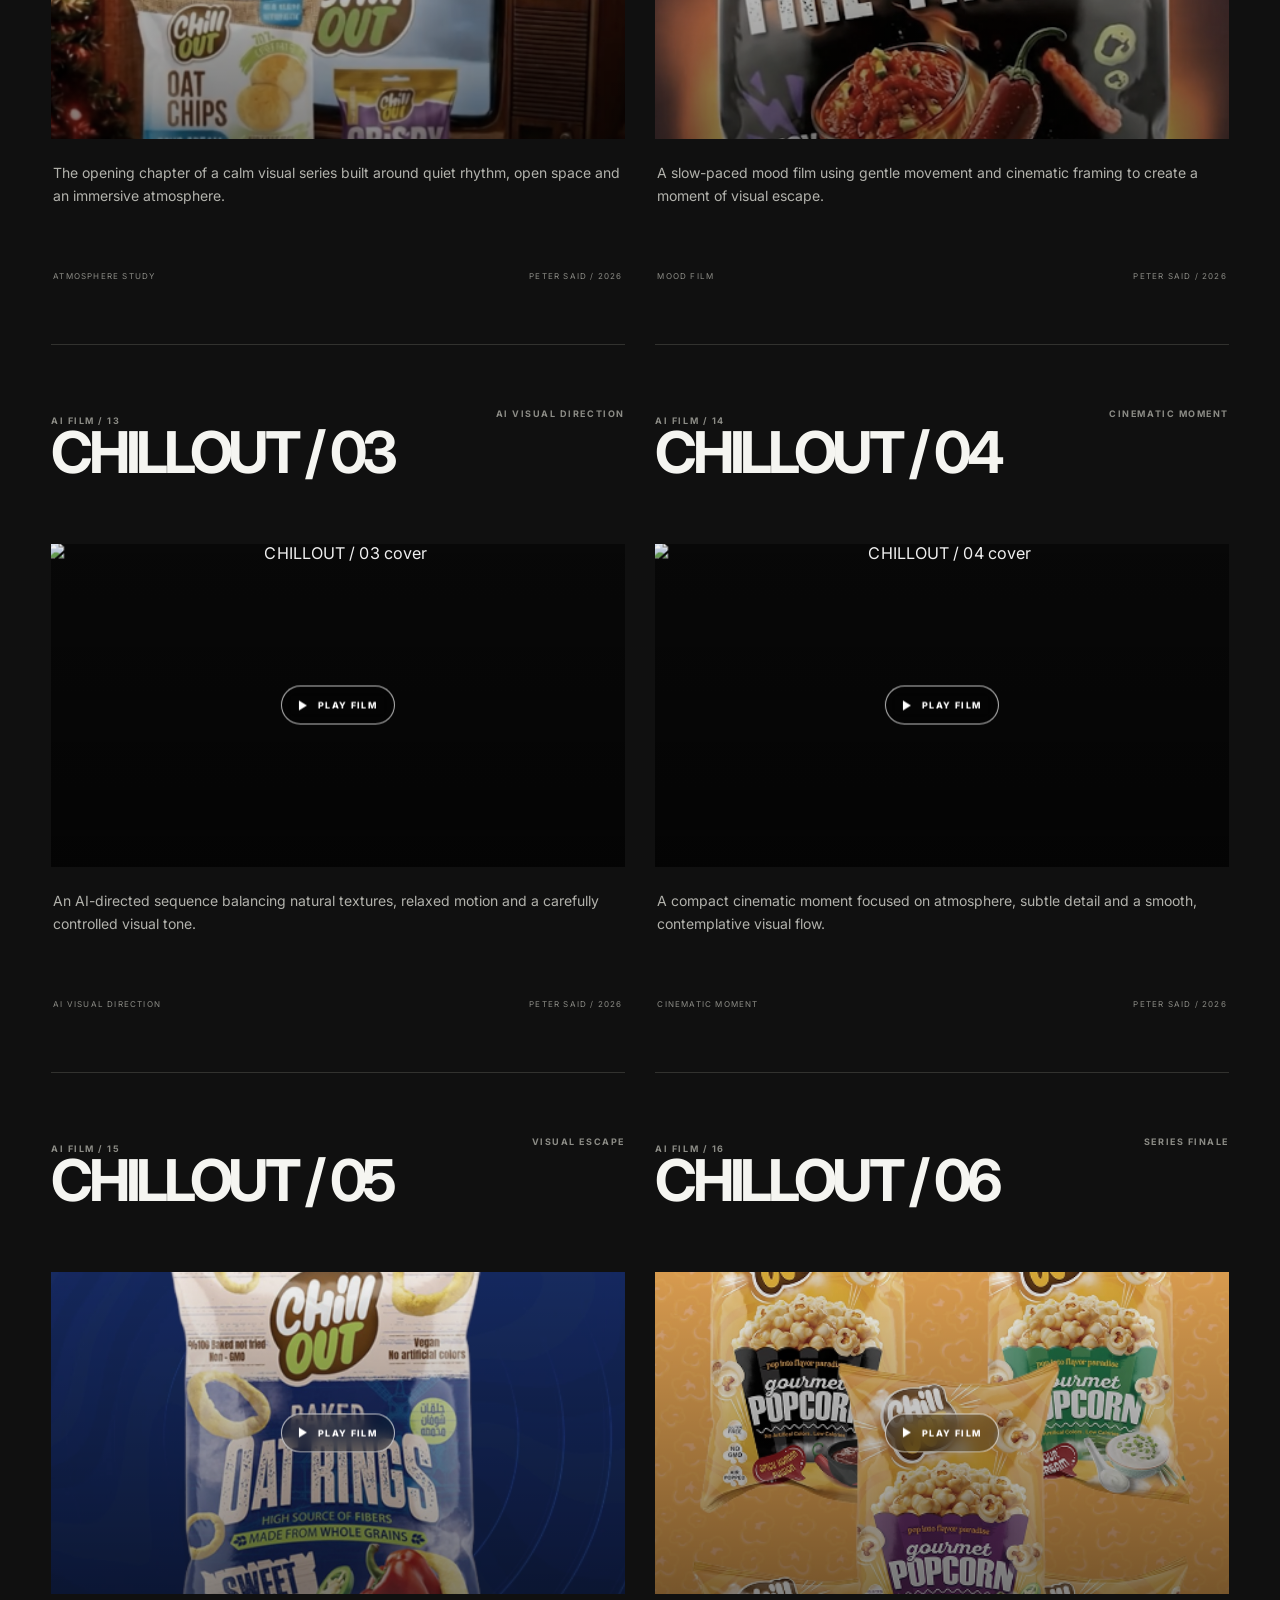
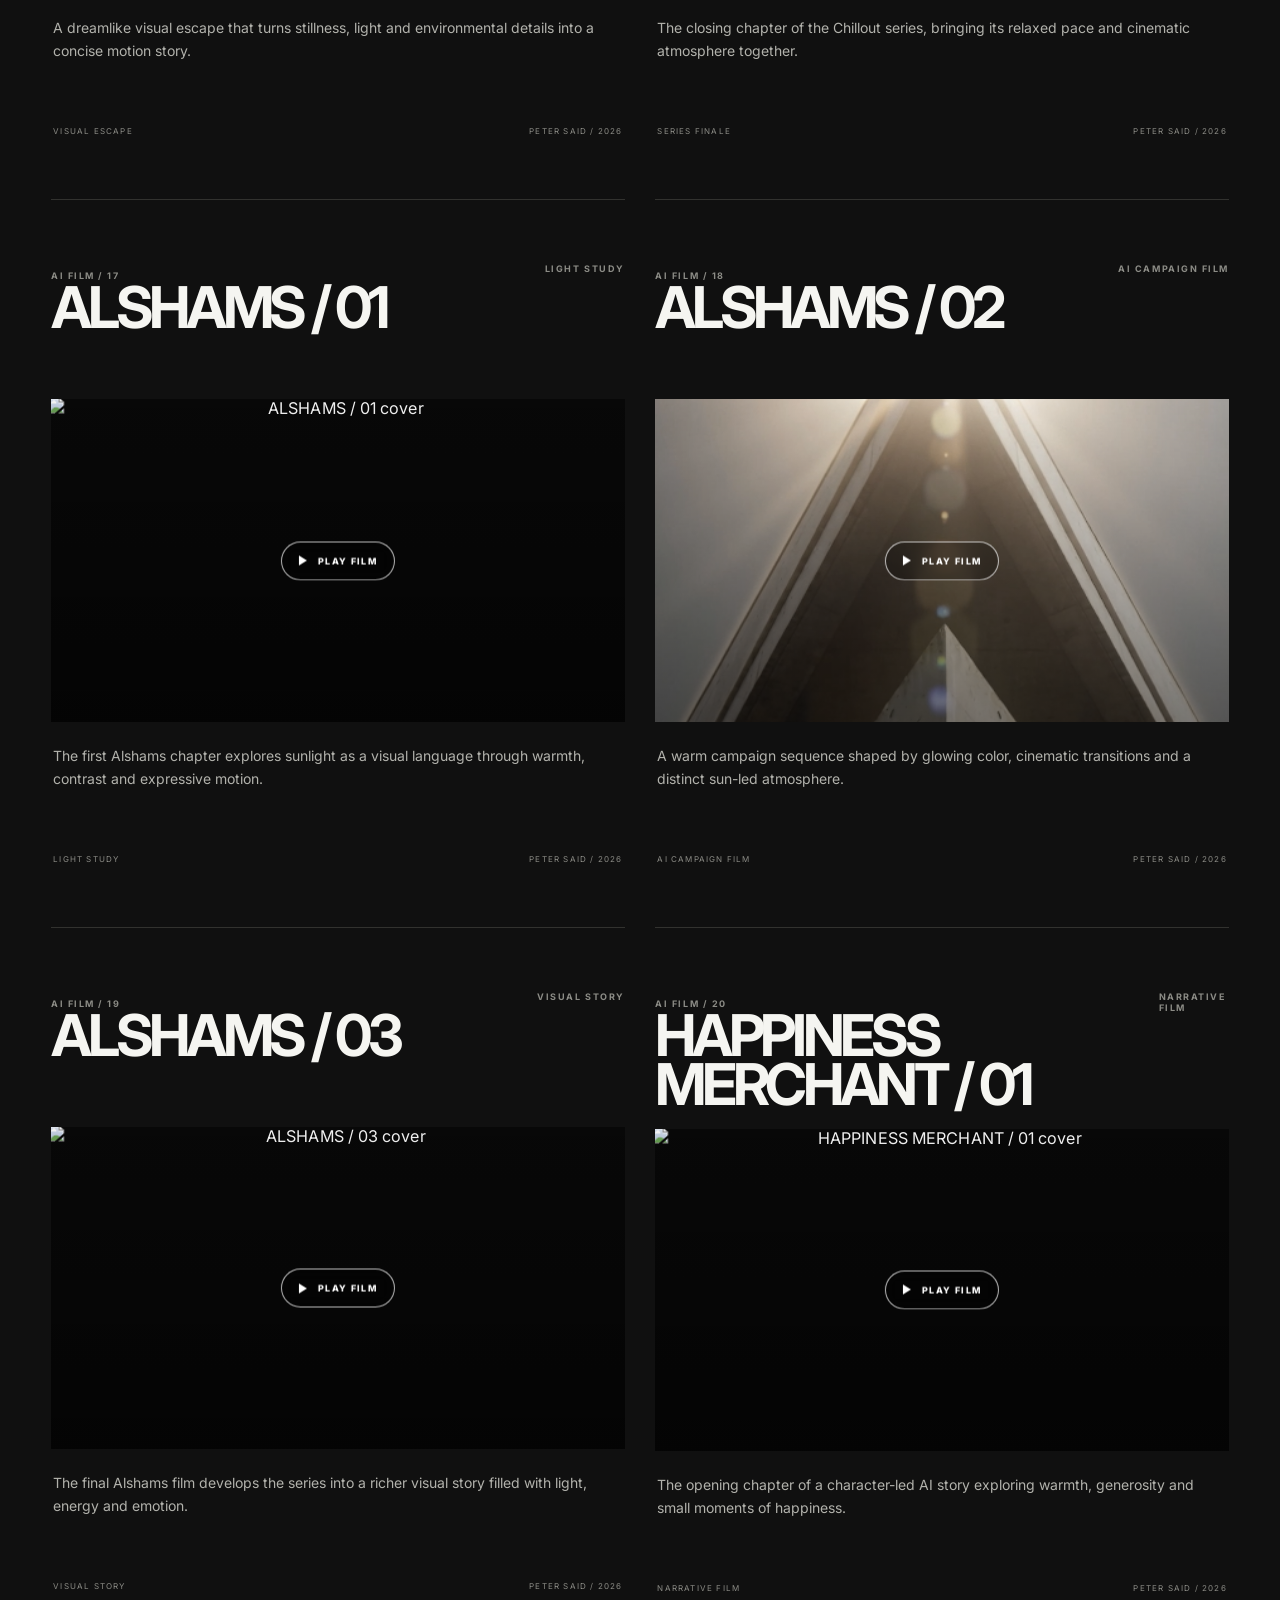
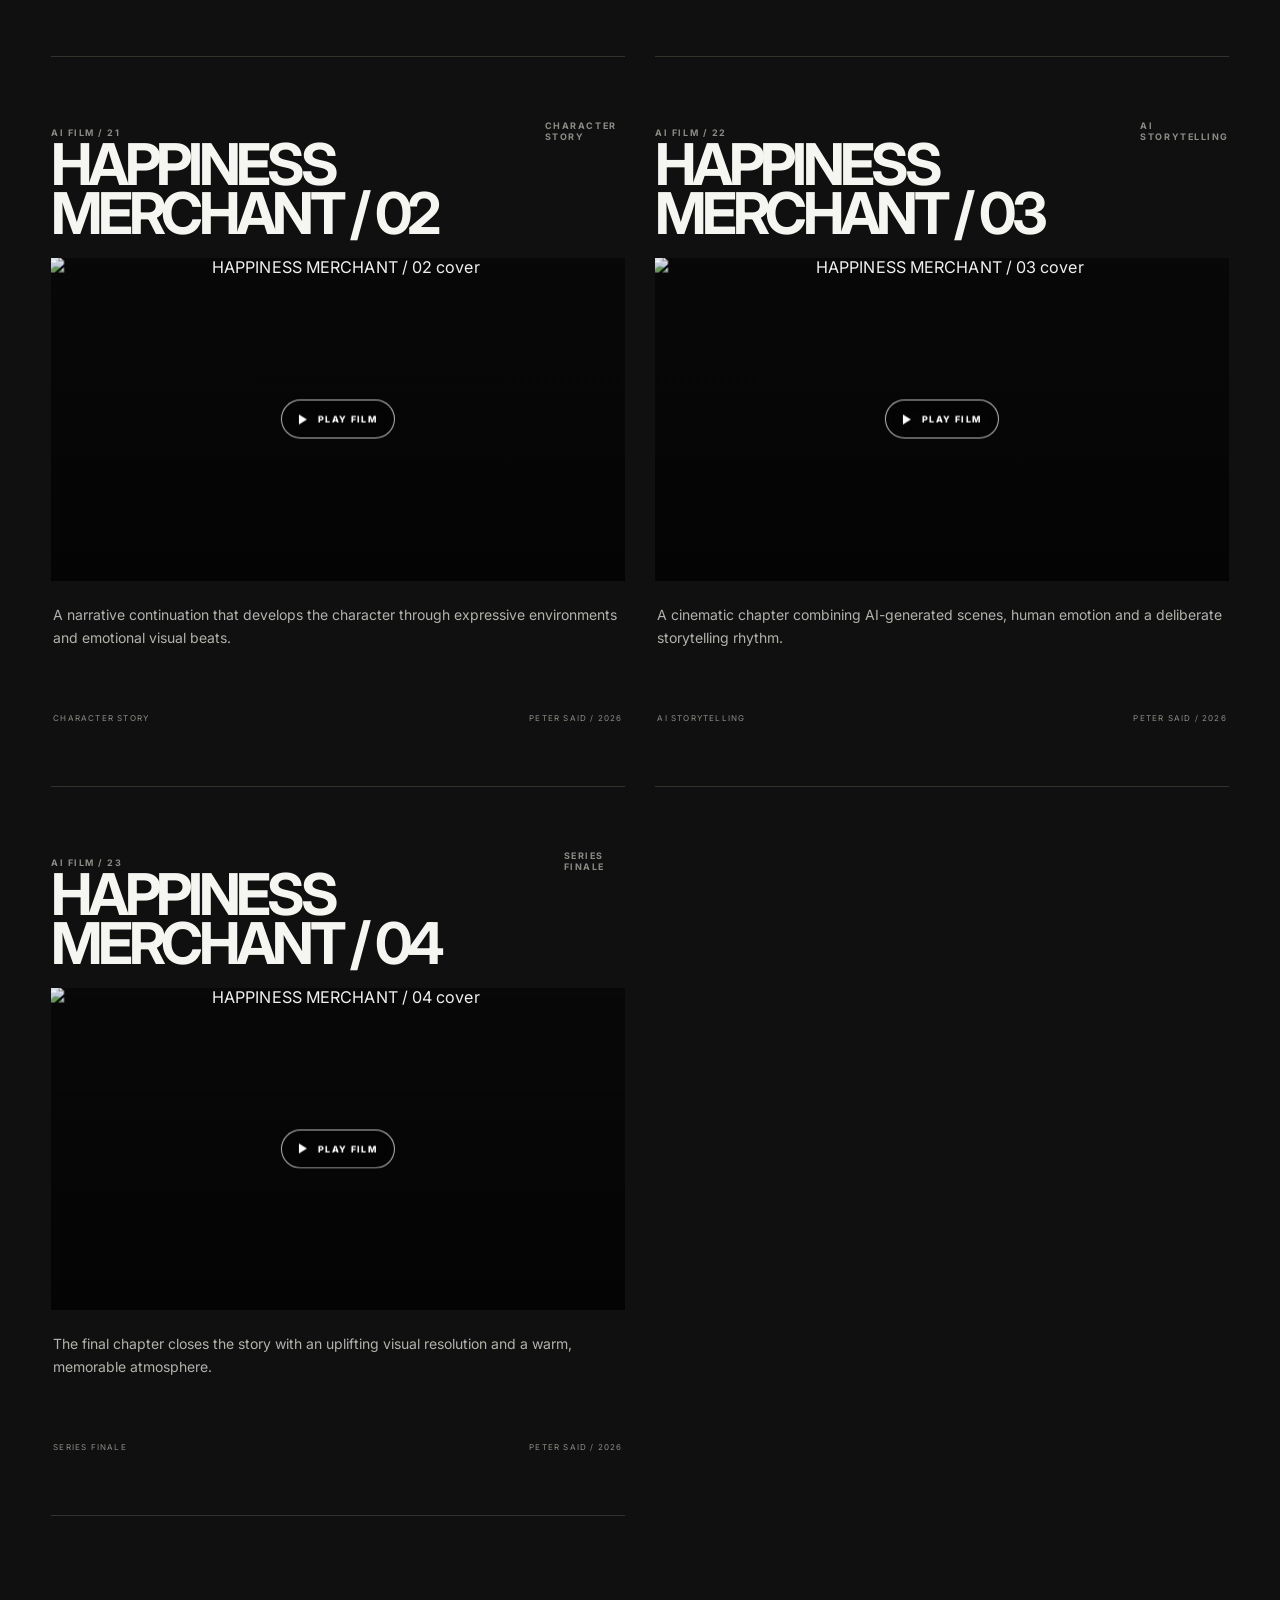
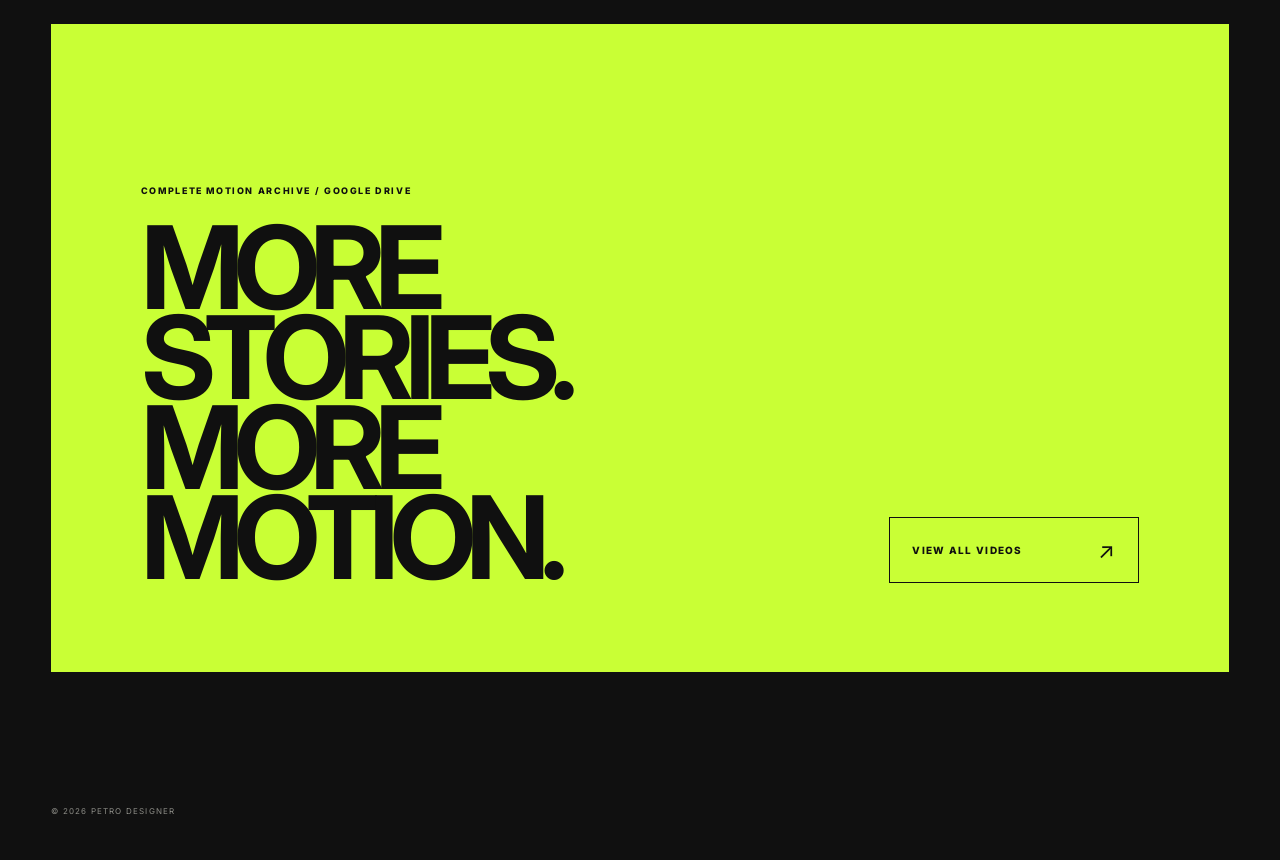
==== commit dc2338c9: "Update portfolio website" ====
--- a/ai-videos.html
+++ b/ai-videos.html
@@ -32,36 +32,11 @@
       </div>
     </section>
 
-    <section class="filmList" aria-label="Selected AI videos">
-      <article class="filmCard">
-        <div class="filmMeta"><div><small>AI FILM / 01</small><h2>THE MIND</h2></div><small>ART DIRECTION / MOTION</small></div>
-        <div class="videoShell" data-drive-id="1bvTD02BzVUriyo4oRzS6mlqW17pTSVr0" data-title="The Mind AI film"><button class="videoCover" type="button" aria-label="Play The Mind AI film"><img src="https://drive.google.com/thumbnail?id=1bvTD02BzVUriyo4oRzS6mlqW17pTSVr0&sz=w1600" alt="The Mind AI film cover"><span class="playMark"><i></i>PLAY FILM</span></button></div>
-        <div class="filmDescription"><p>An experimental AI film that turns the tension, repetition and visual noise of the inner mind into a cinematic motion piece.</p><div class="filmCaption"><span>SELECTED AI MOTION</span><span>PETER SAID / 2026</span></div></div>
-      </article>
+    <section class="filmList" id="filmList" aria-label="Selected AI videos"></section>
 
-      <article class="filmCard">
-        <div class="filmMeta"><div><small>AI FILM / 02</small><h2>HS BAG</h2></div><small>PRODUCT / MOTION</small></div>
-        <div class="videoShell" data-drive-id="1GUHi4lO1XItfJoufCREdOY2iEfGInxbP" data-title="HS Bag AI film"><button class="videoCover" type="button" aria-label="Play HS Bag AI film"><img src="https://drive.google.com/thumbnail?id=1GUHi4lO1XItfJoufCREdOY2iEfGInxbP&sz=w1600" alt="HS Bag AI film cover"><span class="playMark"><i></i>PLAY FILM</span></button></div>
-        <div class="filmDescription"><p>A product-focused motion experiment built around a branded delivery bag, using playful pacing and energetic AI-generated scenes.</p><div class="filmCaption"><span>PRODUCT VISUAL STORY</span><span>PETER SAID / 2026</span></div></div>
-      </article>
-
-      <article class="filmCard">
-        <div class="filmMeta"><div><small>AI FILM / 03</small><h2>LIMITLESS</h2></div><small>CONCEPT / MOTION</small></div>
-        <div class="videoShell" data-drive-id="1fZkqOdvB8q3kZ25C1SznrEKTAHbChpcT" data-title="Limitless AI film"><button class="videoCover" type="button" aria-label="Play Limitless AI film"><img src="https://drive.google.com/thumbnail?id=1fZkqOdvB8q3kZ25C1SznrEKTAHbChpcT&sz=w1600" alt="Limitless AI film cover"><span class="playMark"><i></i>PLAY FILM</span></button></div>
-        <div class="filmDescription"><p>A cinematic exploration of freedom, scale and transformation, combining surreal AI imagery with expressive motion direction.</p><div class="filmCaption"><span>CONCEPTUAL AI FILM</span><span>PETER SAID / 2026</span></div></div>
-      </article>
-
-      <article class="filmCard">
-        <div class="filmMeta"><div><small>AI FILM / 04</small><h2>MAXIM STORY</h2></div><small>STORY / VISUAL DIRECTION</small></div>
-        <div class="videoShell" data-drive-id="1G4_Z1Vrqh-eQ-JkbnmJXYQtFnA7QZC42" data-title="Maxim Story AI film"><button class="videoCover" type="button" aria-label="Play Maxim Story AI film"><img src="https://drive.google.com/thumbnail?id=1G4_Z1Vrqh-eQ-JkbnmJXYQtFnA7QZC42&sz=w1600" alt="Maxim Story AI film cover"><span class="playMark"><i></i>PLAY FILM</span></button></div>
-        <div class="filmDescription"><p>A short narrative film shaped through AI visuals, editorial rhythm and a focused art direction that carries the story forward.</p><div class="filmCaption"><span>AI STORYTELLING</span><span>PETER SAID / 2026</span></div></div>
-      </article>
-
-      <article class="filmCard">
-        <div class="filmMeta"><div><small>AI FILM / 05</small><h2>RING</h2></div><small>PRODUCT / CINEMATIC AI</small></div>
-        <div class="videoShell" data-drive-id="16RBOlSjkid6J4ZZb0IHVNctQvXePf6f4" data-title="Ring AI film"><button class="videoCover" type="button" aria-label="Play Ring AI film"><img src="https://drive.google.com/thumbnail?id=16RBOlSjkid6J4ZZb0IHVNctQvXePf6f4&sz=w1600" alt="Ring AI film cover"><span class="playMark"><i></i>PLAY FILM</span></button></div>
-        <div class="filmDescription"><p>A luxury product film where light, material and close-up detail build a refined cinematic presentation for the ring.</p><div class="filmCaption"><span>LUXURY PRODUCT MOTION</span><span>PETER SAID / 2026</span></div></div>
-      </article>
+    <section class="motionArchive" aria-label="Complete AI motion archive">
+      <div><small>COMPLETE MOTION ARCHIVE / GOOGLE DRIVE</small><h2>MORE STORIES.<br>MORE MOTION.</h2></div>
+      <a href="https://drive.google.com/drive/folders/14EFdOp_zC9N1ThoEyNxz_8KDhMHab-0n?usp=sharing" target="_blank" rel="noopener"><span>VIEW ALL VIDEOS</span><b>↗</b></a>
     </section>
   </main>
 
--- a/app/content-v3.css
+++ b/app/content-v3.css
@@ -442,12 +442,14 @@
   border-left:8px solid currentColor;
 }
 .videoCover:hover .playMark{background:#fff;color:#111;transform:translate(-50%,-50%) scale(1.06)}
-.videoShell iframe{
+.videoShell iframe,.videoShell video{
   position:absolute;
   inset:0;
   width:100%;
   height:100%;
   border:0;
+  object-fit:contain;
+  background:#000;
 }
 .videoShell.isPlaying .videoCover{opacity:0;visibility:hidden;transition:opacity .3s,visibility .3s}
 .filmDescription{
@@ -472,6 +474,45 @@
   font-size:8px;
   letter-spacing:.15em;
 }
+
+.motionArchive{
+  min-height:72vh;
+  margin:0 4vw 10vh;
+  padding:7vw;
+  display:flex;
+  align-items:flex-end;
+  justify-content:space-between;
+  gap:50px;
+  background:var(--acid);
+  color:#101010;
+}
+.motionArchive small{
+  font-size:9px;
+  font-weight:800;
+  letter-spacing:.18em;
+}
+.motionArchive h2{
+  margin:25px 0 0;
+  font-size:clamp(58px,9vw,160px);
+  line-height:.78;
+  letter-spacing:-.085em;
+}
+.motionArchive a{
+  flex:0 0 auto;
+  min-width:250px;
+  padding:19px 22px;
+  display:flex;
+  align-items:center;
+  justify-content:space-between;
+  gap:30px;
+  border:1px solid #101010;
+  font-size:10px;
+  font-weight:800;
+  letter-spacing:.13em;
+  transition:background .3s,color .3s,transform .4s var(--ease);
+}
+.motionArchive a b{font-size:22px;font-weight:400}
+.motionArchive a:hover{background:#101010;color:#fff;transform:translateY(-5px)}
 
 .contentFooter{
   padding:35px 4vw;
@@ -494,6 +535,7 @@
   .filmsHeroBottom{align-items:flex-start;flex-direction:column}
   .filmList{grid-template-columns:1fr;column-gap:0}
   .filmMeta{min-height:auto}
+  .motionArchive{min-height:60vh;align-items:flex-start;flex-direction:column;justify-content:space-between}
 }
 
 @media(max-width:620px){
@@ -516,6 +558,9 @@
   .filmMeta{align-items:flex-start;flex-direction:column}
   .filmMeta h2{font-size:15vw}
   .filmCaption span:last-child{display:none}
+  .motionArchive{margin:0 5vw 8vh;padding:10vw 7vw}
+  .motionArchive h2{font-size:16vw}
+  .motionArchive a{width:100%;min-width:0}
   .contentFooter{padding:30px 5vw}
 }
 
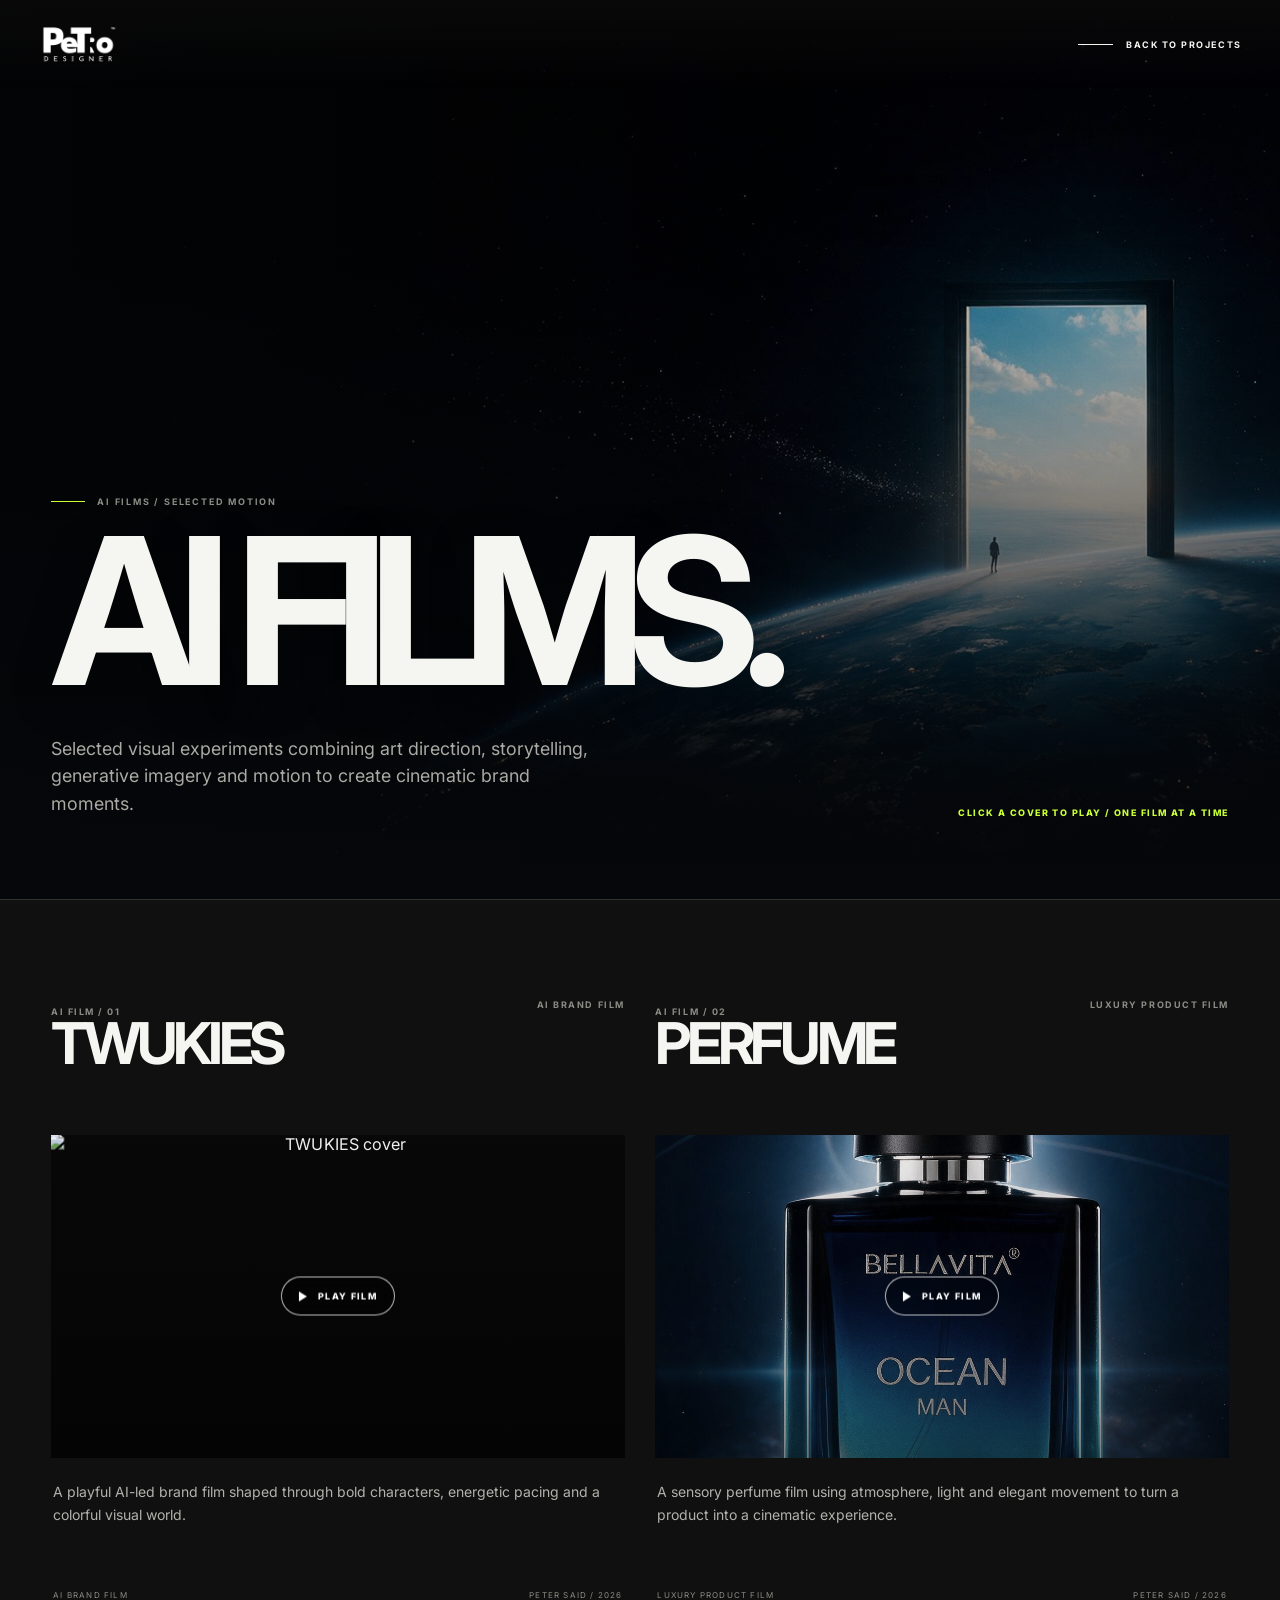
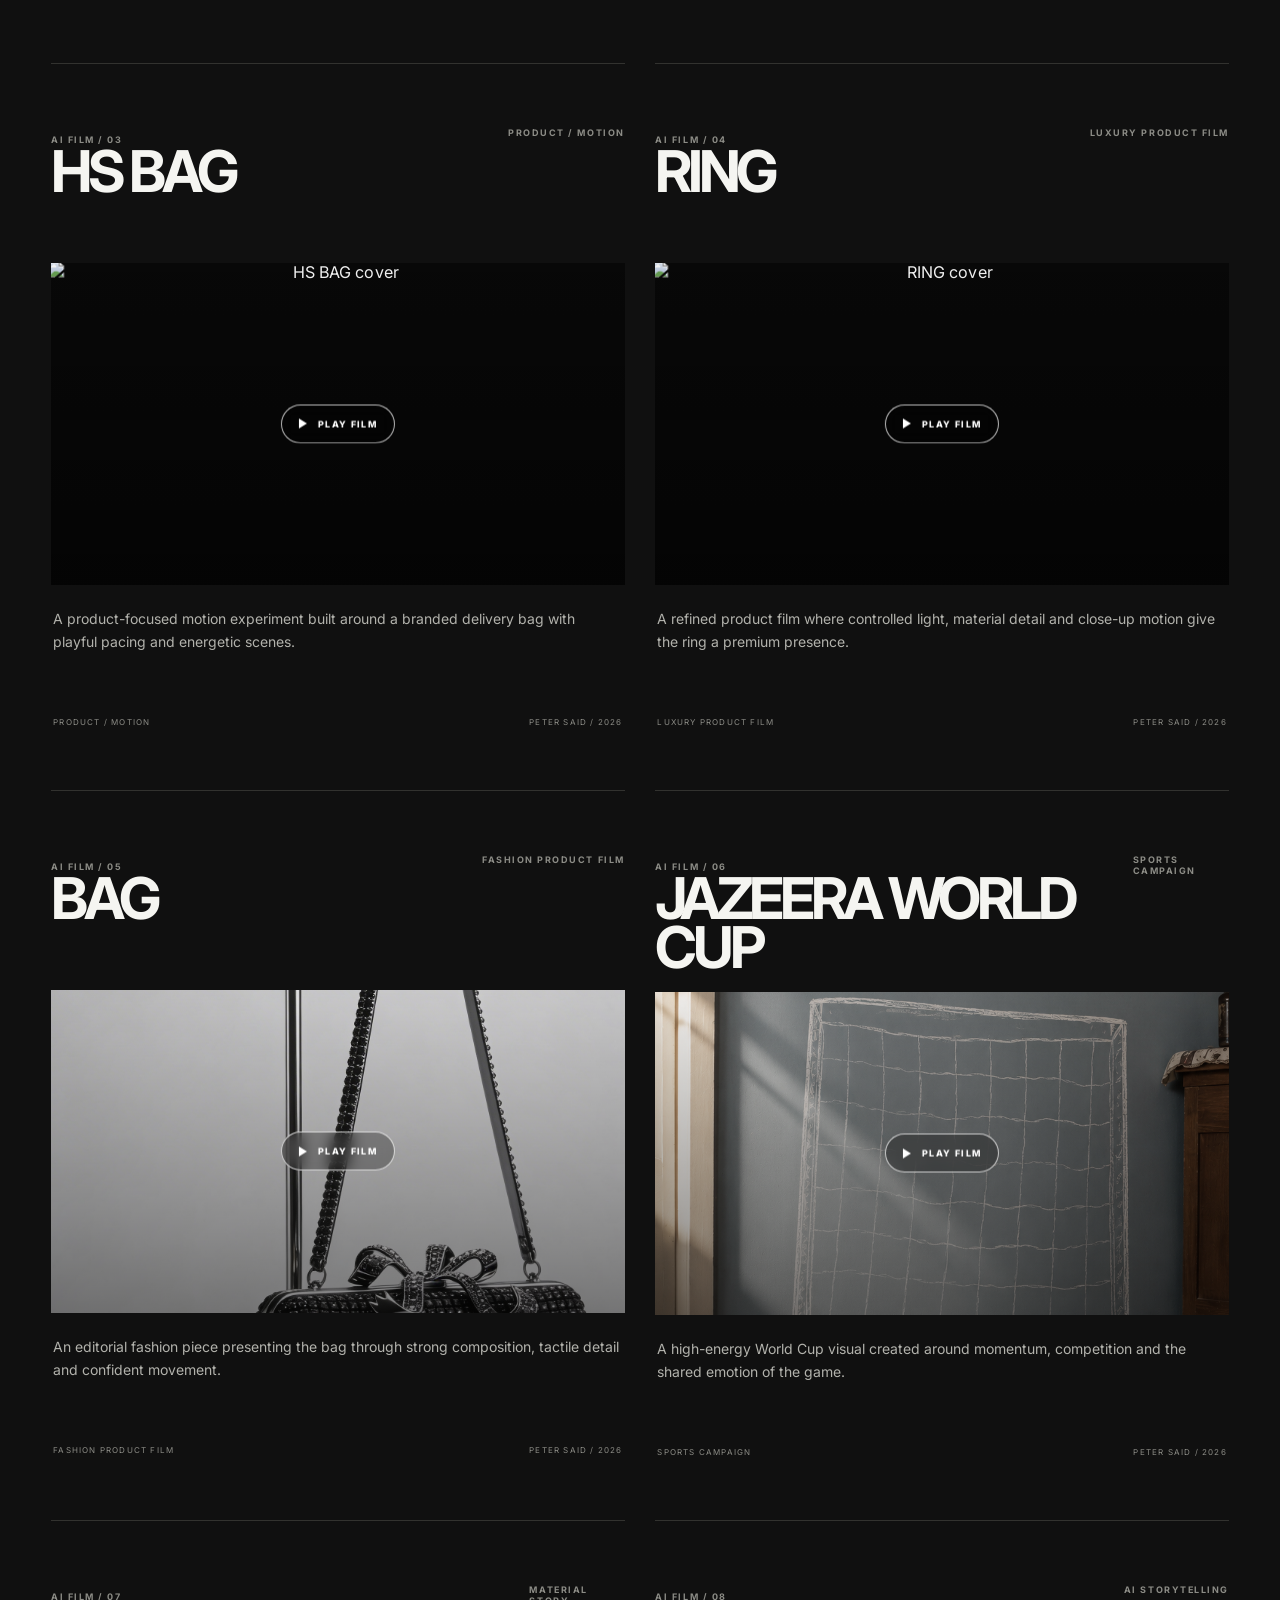
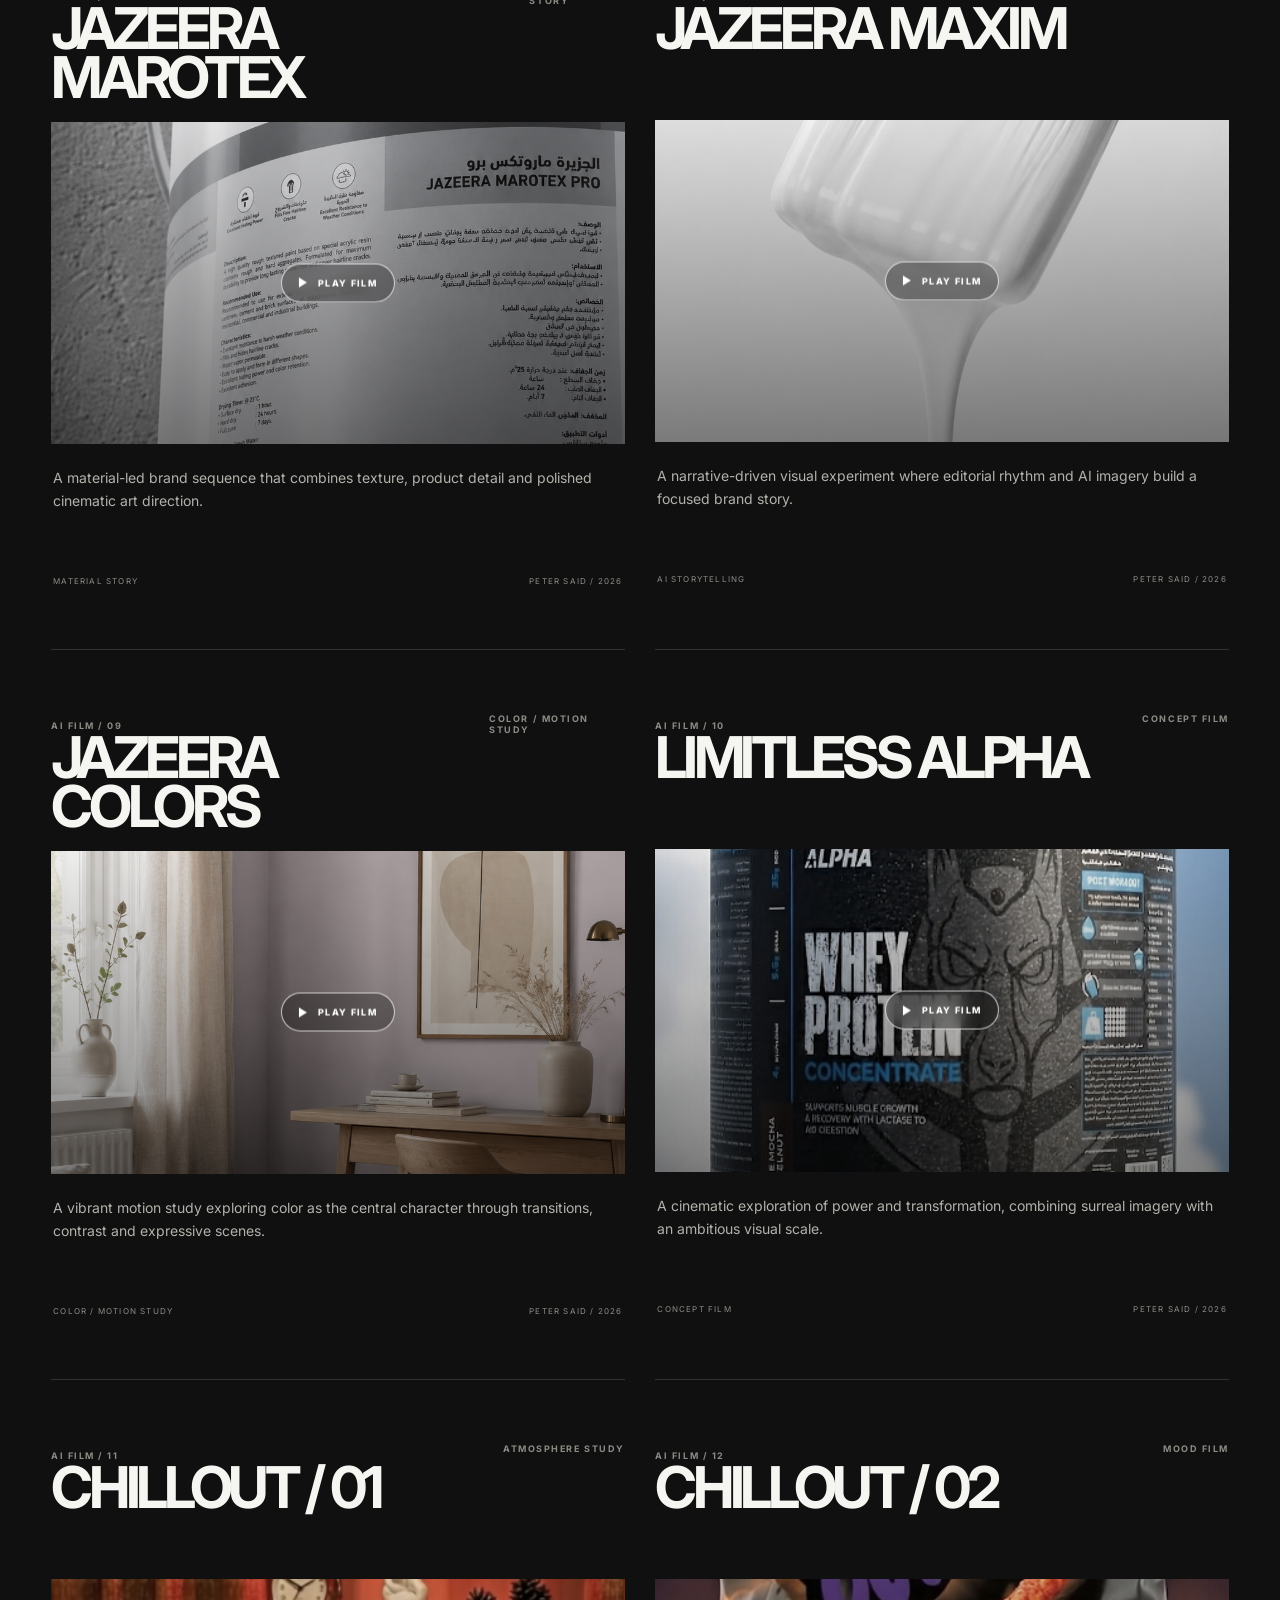
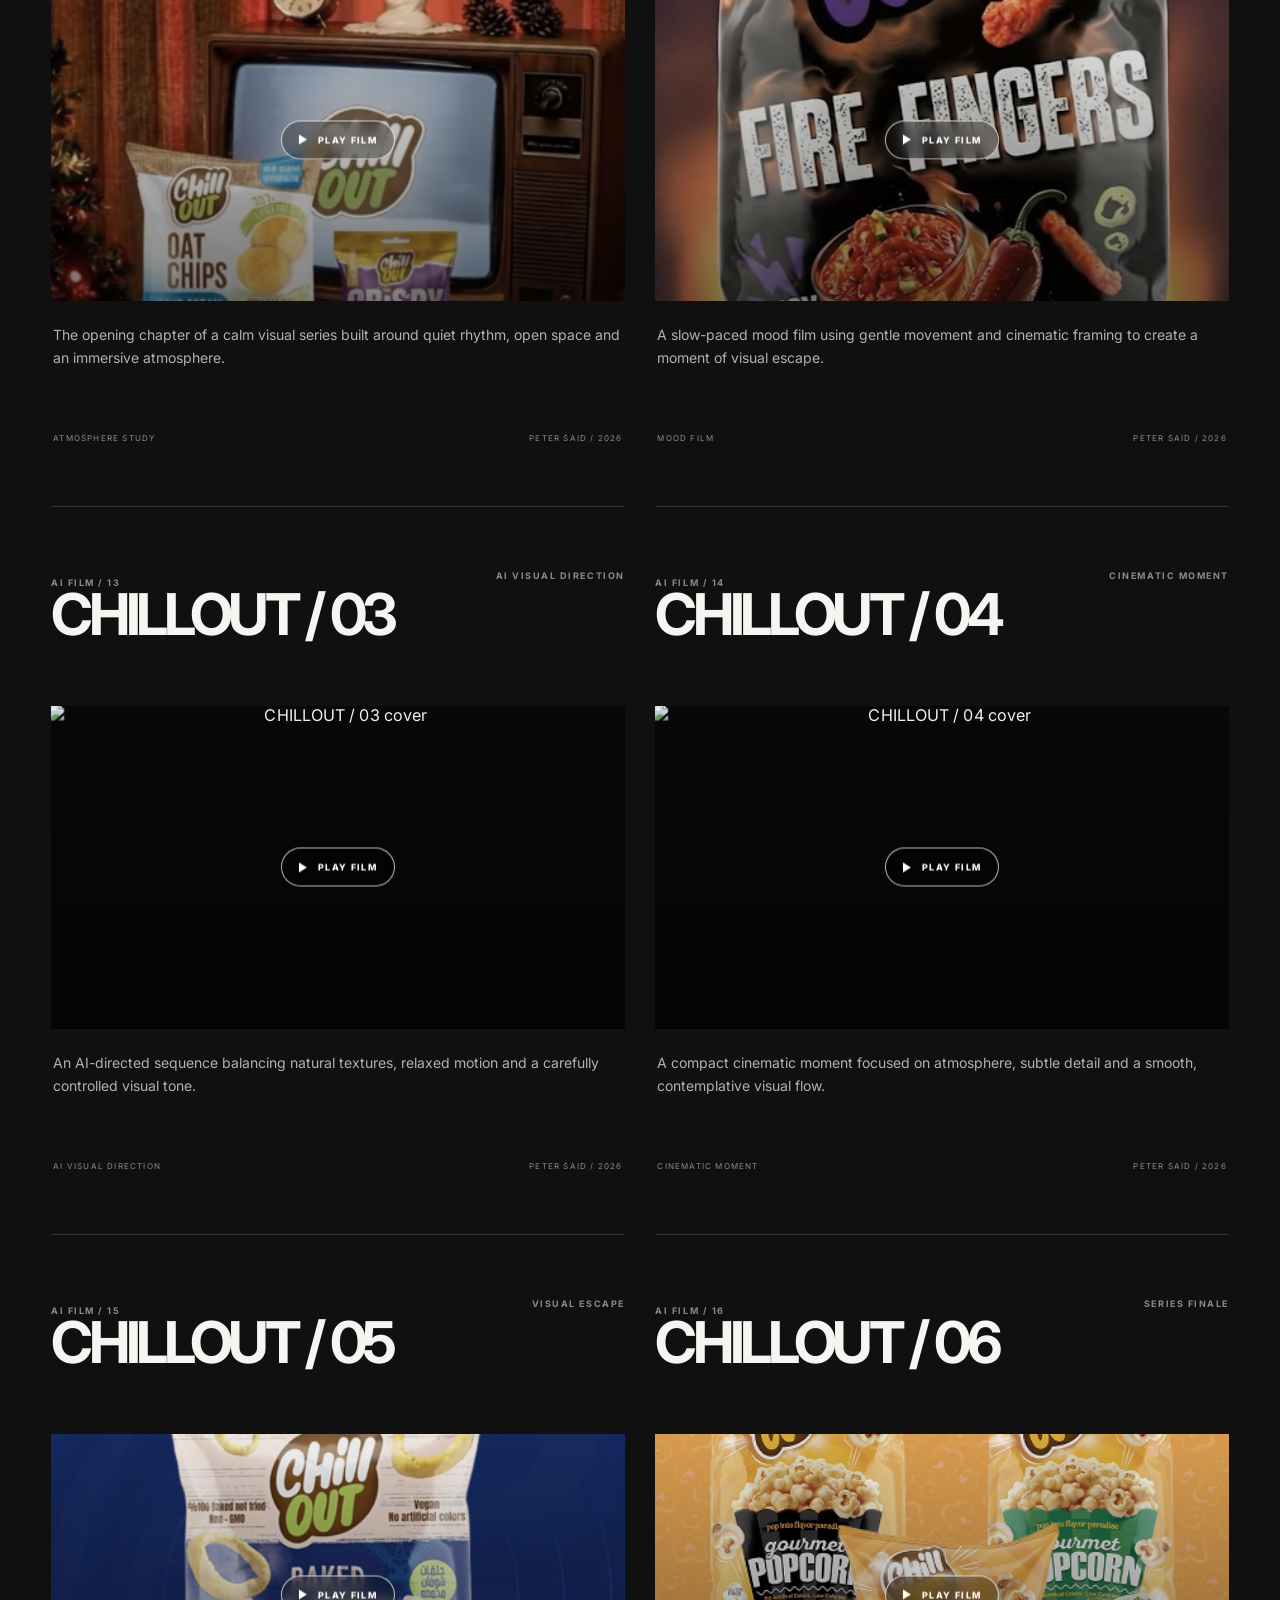
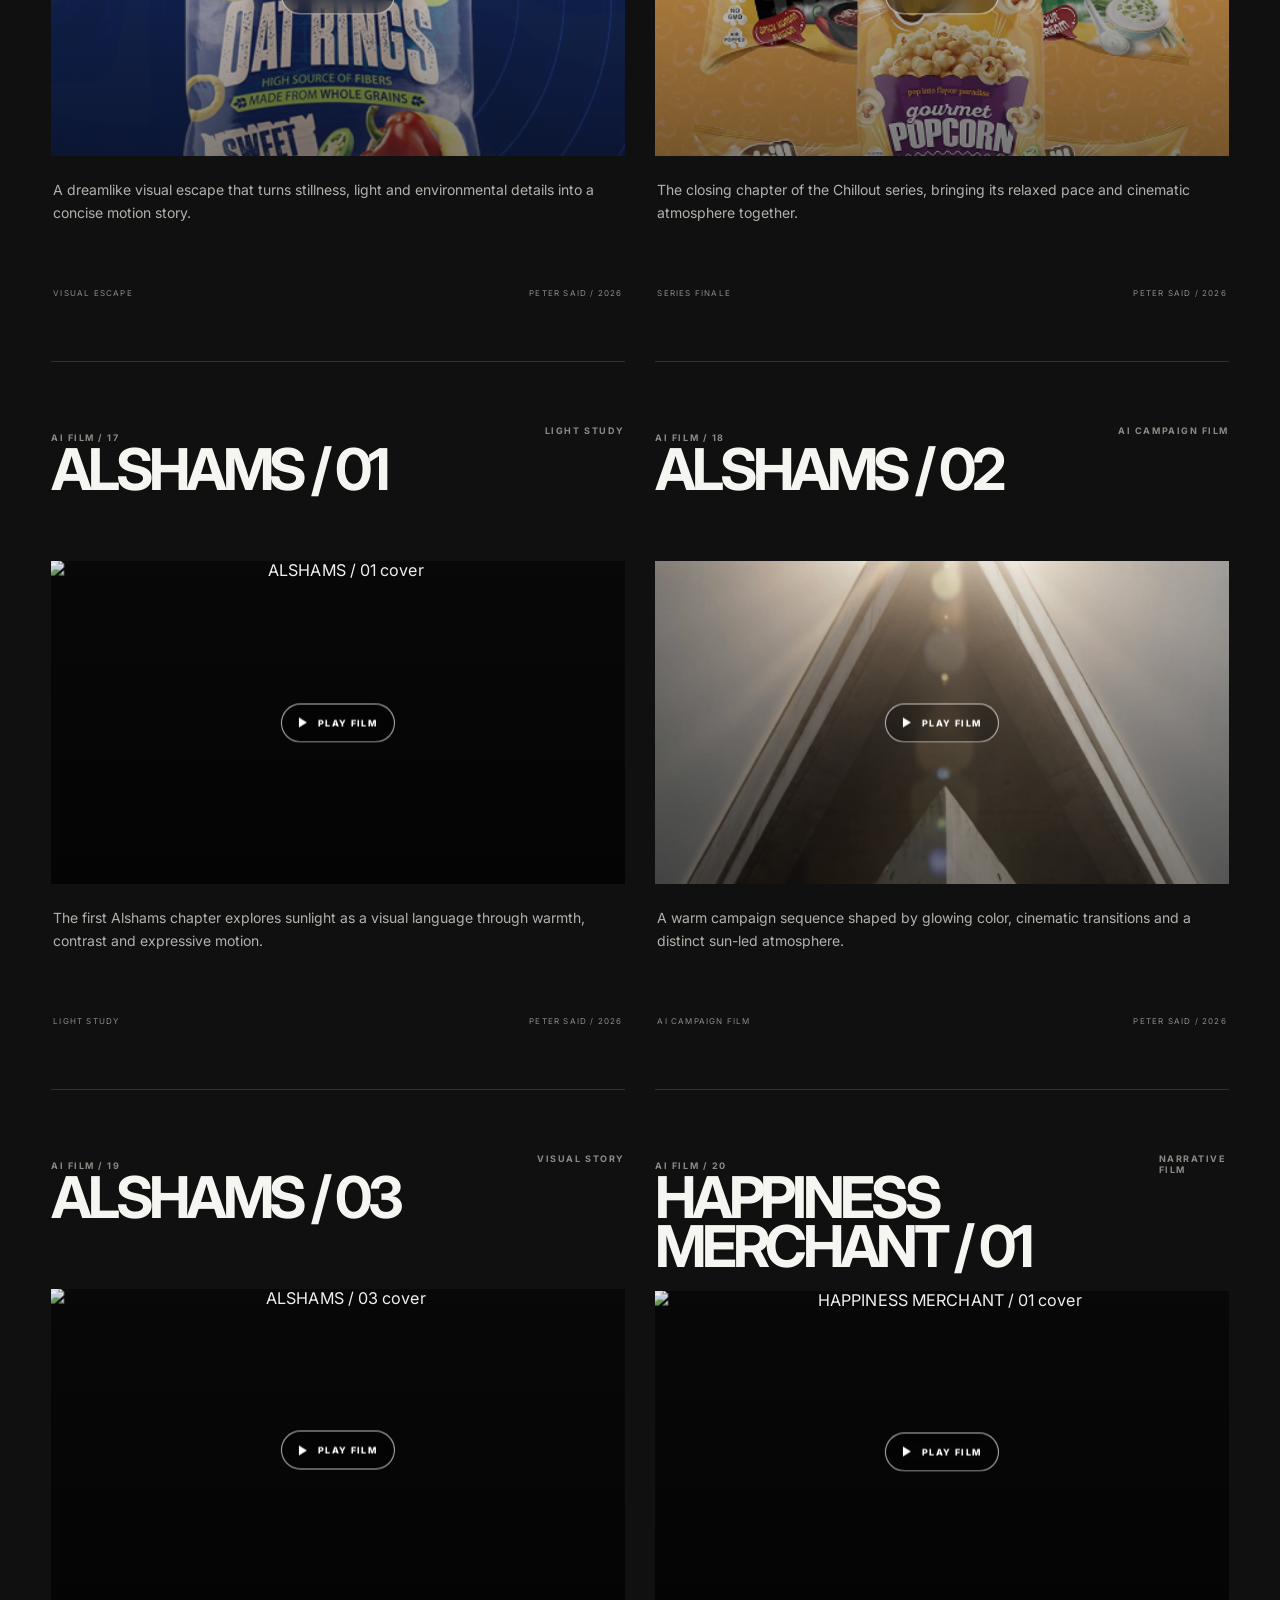
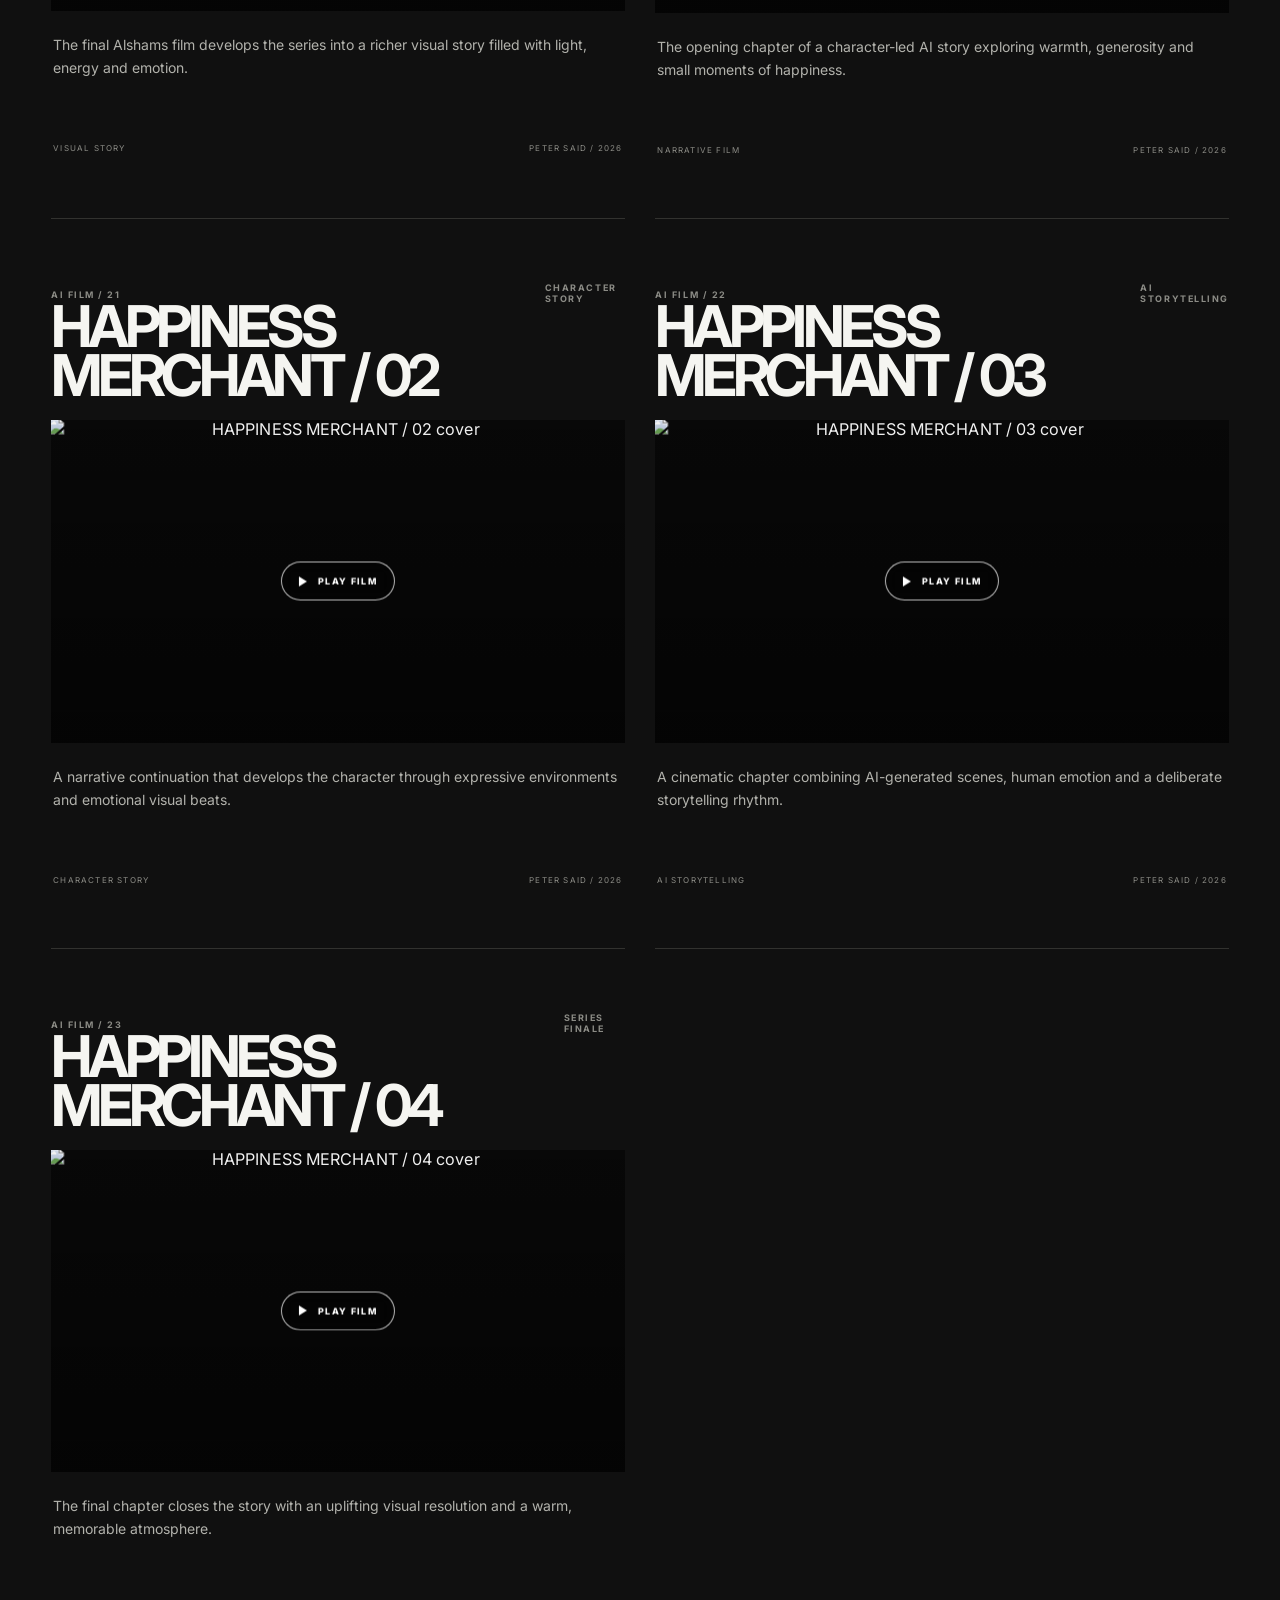
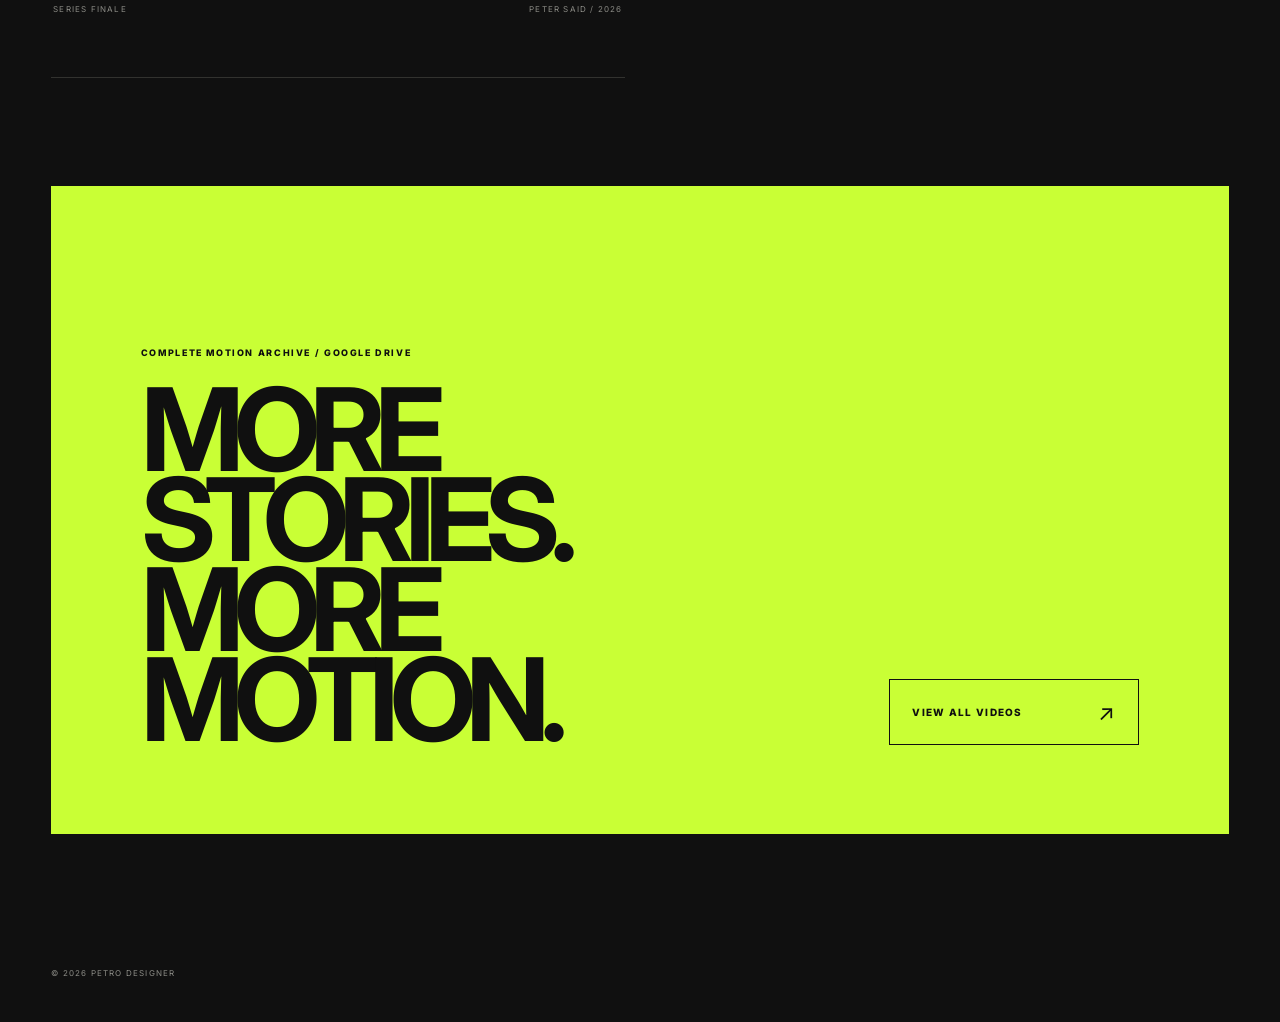
==== commit f72d8aee: "Update portfolio website" ====
--- a/ai-videos.html
+++ b/ai-videos.html
@@ -24,6 +24,7 @@
 
   <main>
     <section class="filmsHero">
+      <img class="filmsHeroImage" src="asst/ai-motion/hero/ai-motion-hero.png" alt="A cinematic doorway opening above Earth">
       <div class="eyebrow">AI FILMS / SELECTED MOTION</div>
       <h1>AI FILMS.</h1>
       <div class="filmsHeroBottom">
--- a/app/content-v3.css
+++ b/app/content-v3.css
@@ -314,18 +314,47 @@
 .contactActions a:hover{background:#111;color:#fff}
 
 .filmsHero{
-  min-height:82svh;
+  position:relative;
+  isolation:isolate;
+  min-height:100svh;
   padding:21vh 4vw 9vh;
   display:flex;
   flex-direction:column;
   justify-content:flex-end;
+  overflow:hidden;
   border-bottom:1px solid var(--line);
+}
+.filmsHero:after{
+  content:"";
+  position:absolute;
+  z-index:-1;
+  inset:0;
+  background:
+    linear-gradient(90deg,rgba(5,7,10,.42) 0%,rgba(5,7,10,.08) 58%,rgba(5,7,10,.18) 100%),
+    linear-gradient(180deg,rgba(5,7,10,.12) 30%,rgba(5,7,10,.93) 100%);
+}
+.filmsHeroImage{
+  position:absolute;
+  z-index:-2;
+  inset:0;
+  width:100%;
+  height:100%;
+  display:block;
+  object-fit:cover;
+  object-position:center;
+  filter:saturate(.88) contrast(1.04);
+  animation:filmsHeroReveal 1.5s var(--ease) both;
+}
+@keyframes filmsHeroReveal{
+  from{opacity:.25;transform:scale(1.075)}
+  to{opacity:1;transform:scale(1)}
 }
 .filmsHero h1{
   margin:0;
   font-size:clamp(82px,16vw,300px);
   line-height:.72;
   letter-spacing:-.095em;
+  text-shadow:0 12px 45px rgba(0,0,0,.32);
 }
 .filmsHeroBottom{
   margin-top:50px;
@@ -567,5 +596,6 @@
 @media(prefers-reduced-motion:reduce){
   html{scroll-behavior:auto}
   .contentLoader i:after{animation:none}
+  .filmsHeroImage{animation:none}
   .filmCard{opacity:1;transform:none;transition:none}
 }
